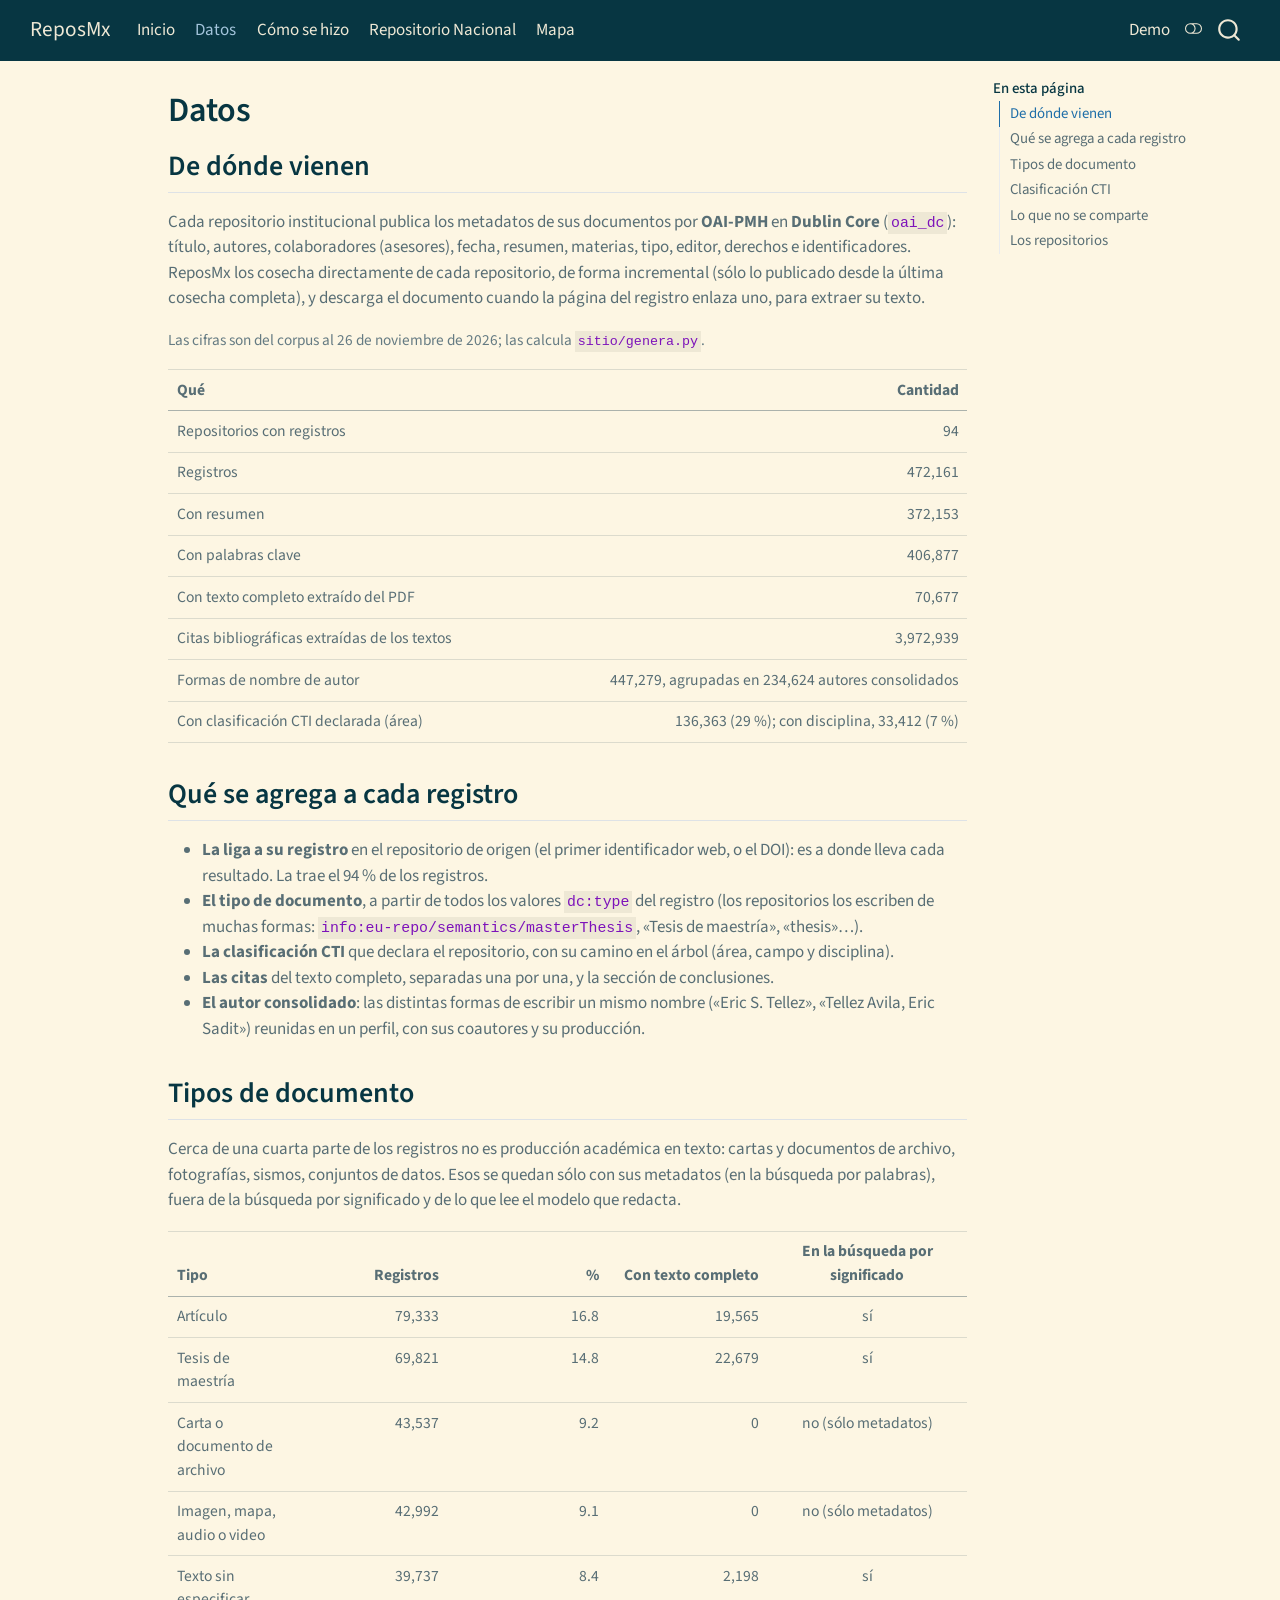
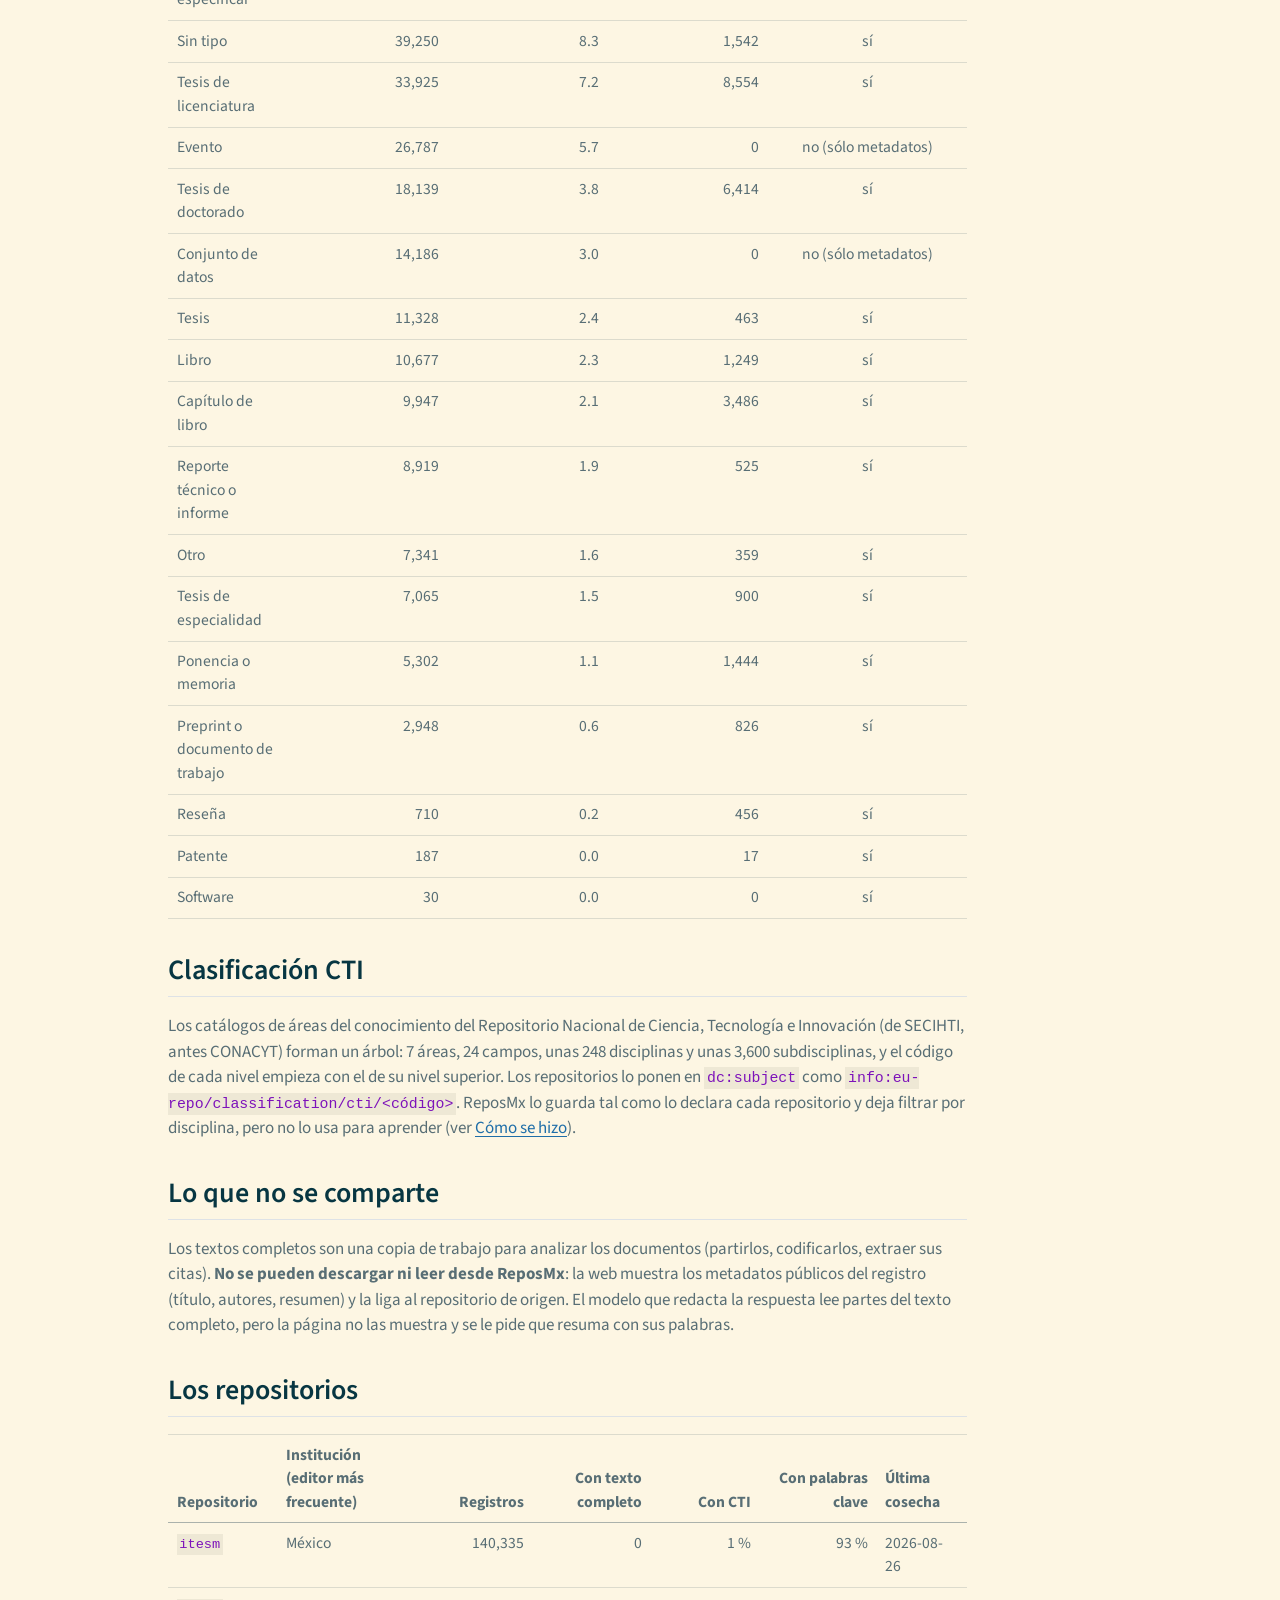
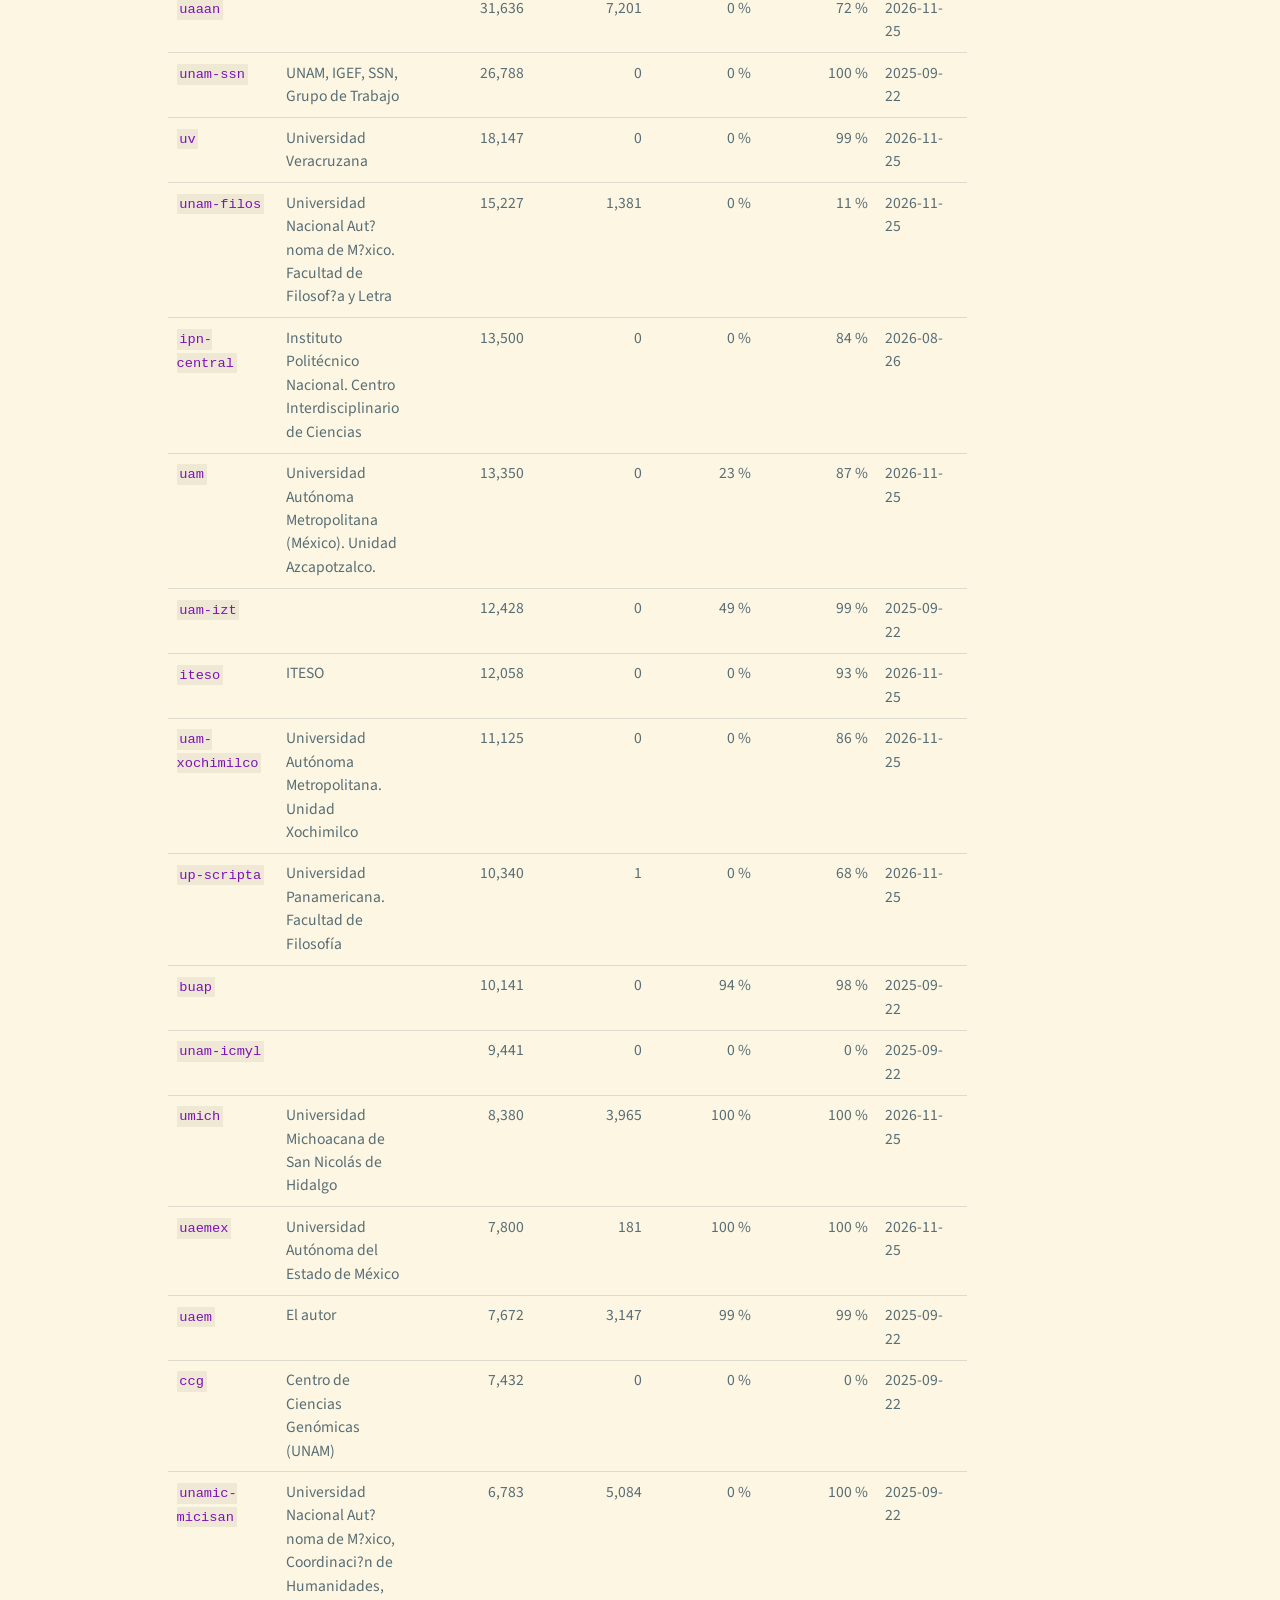
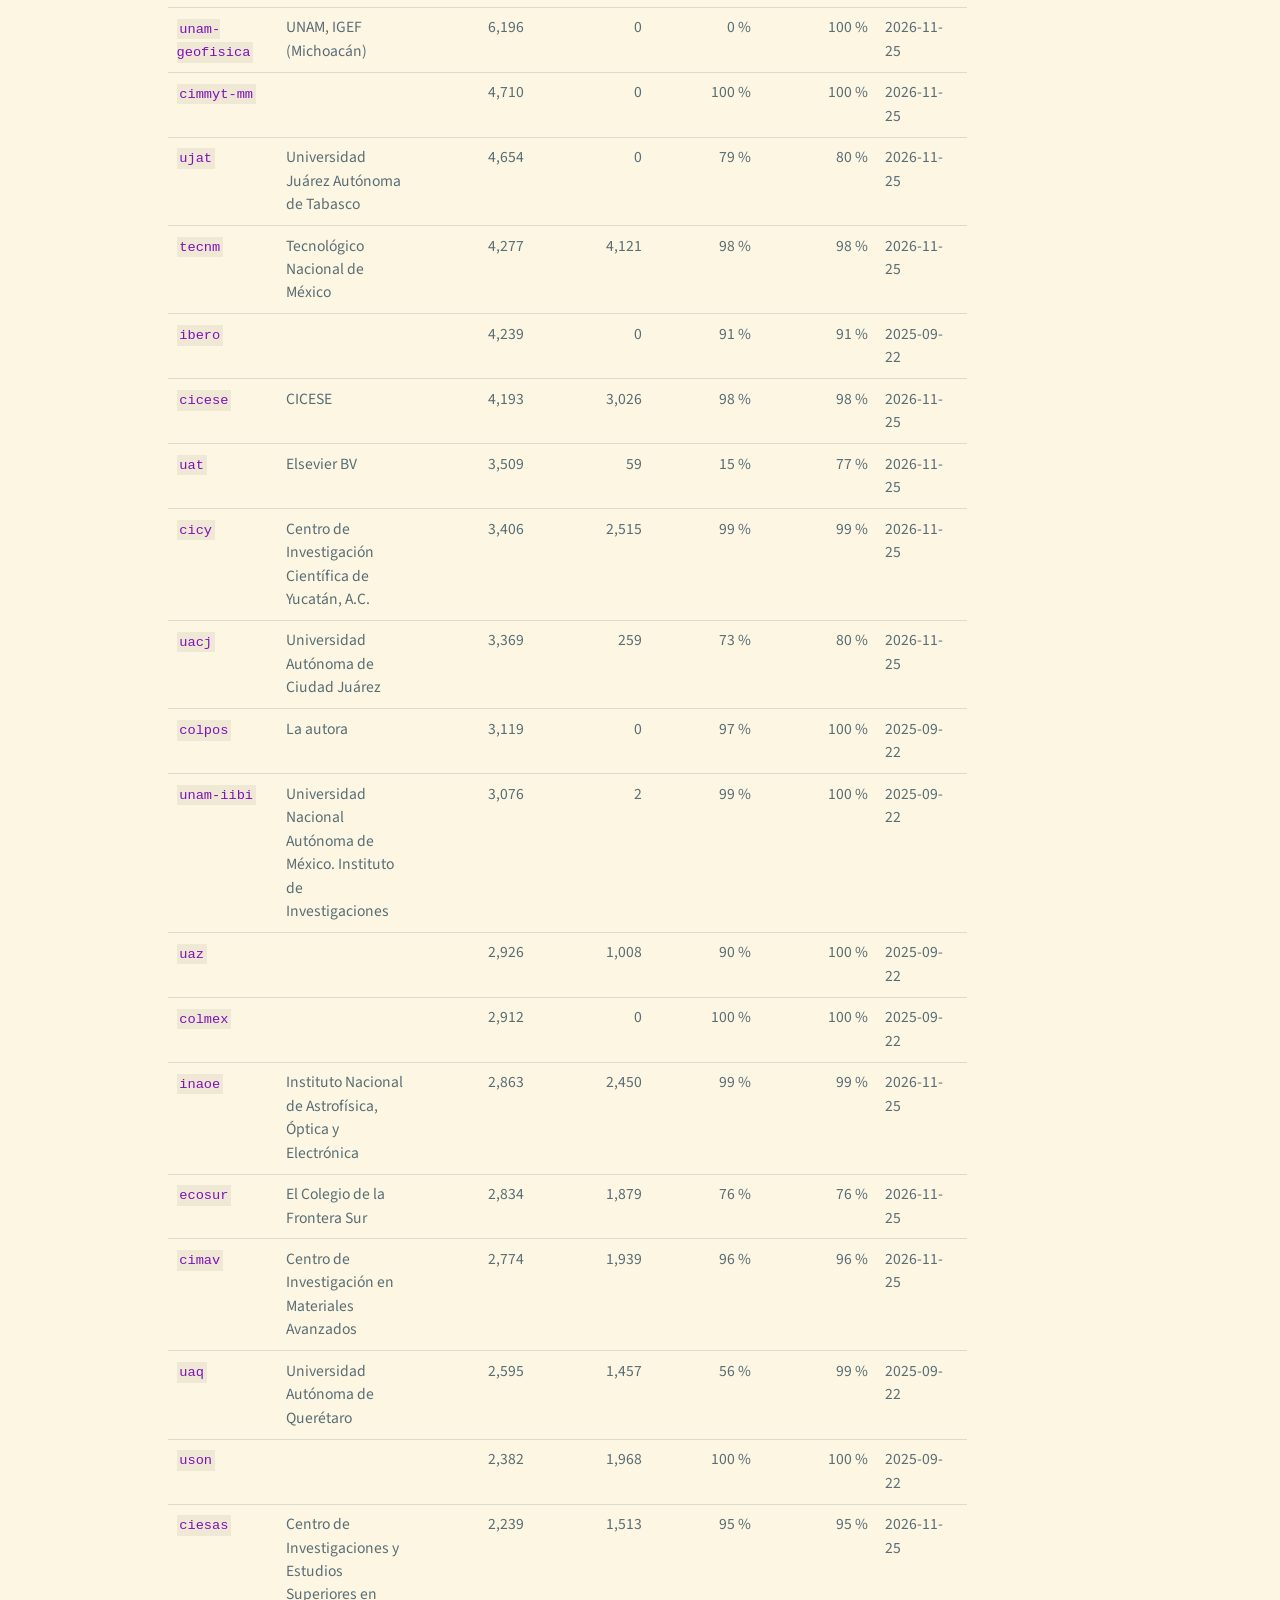
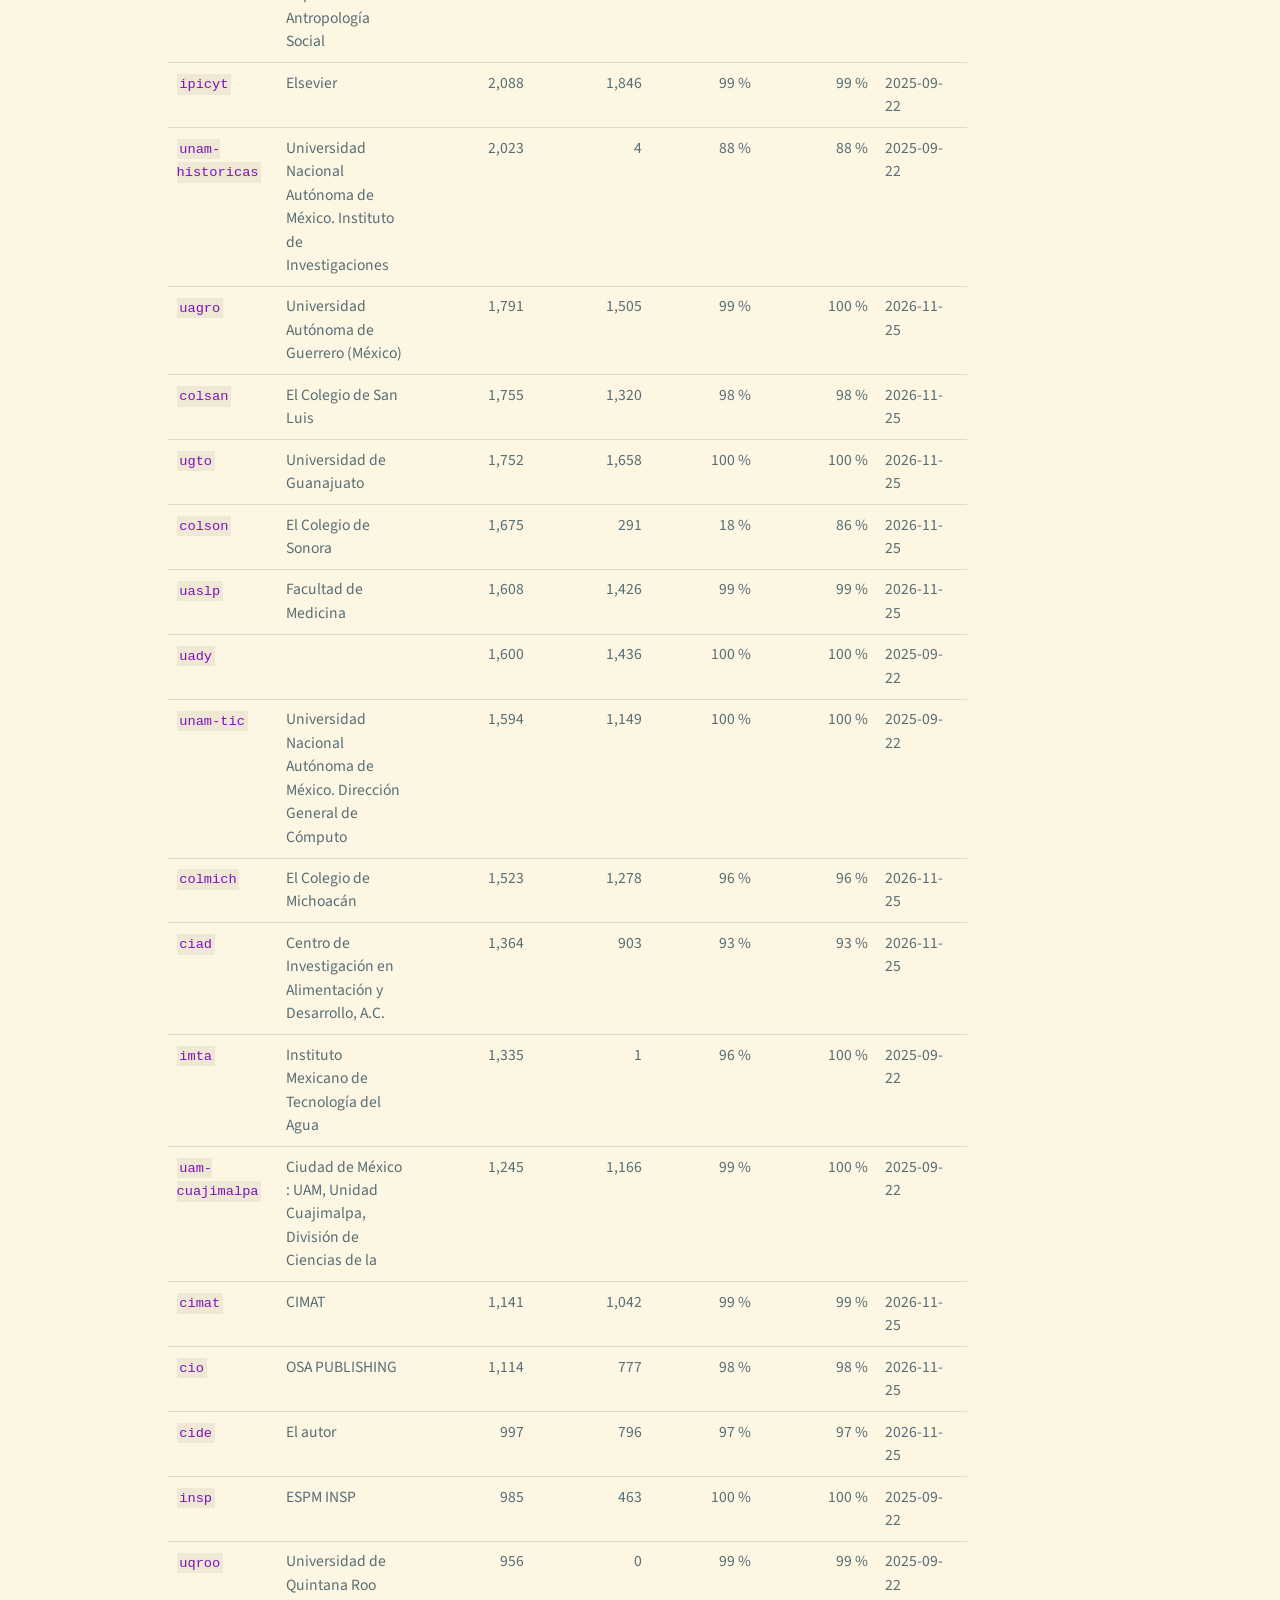
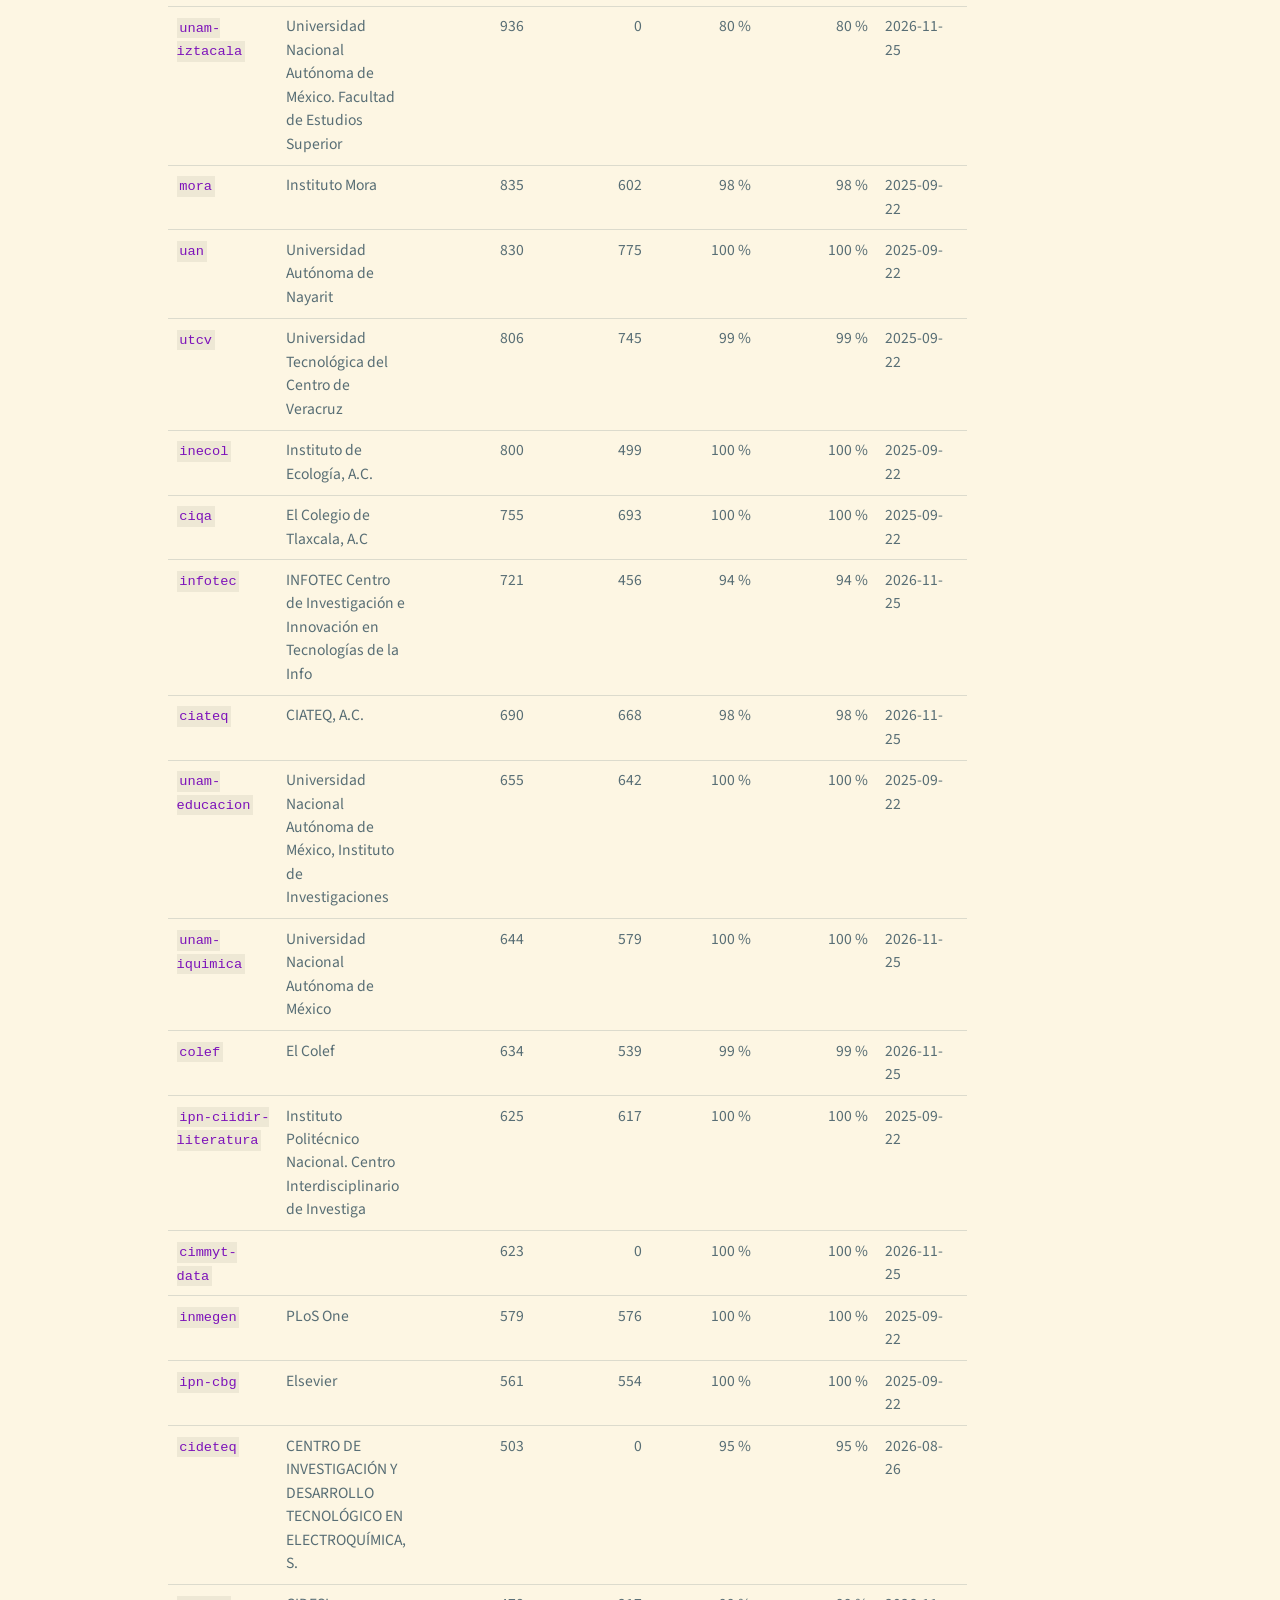
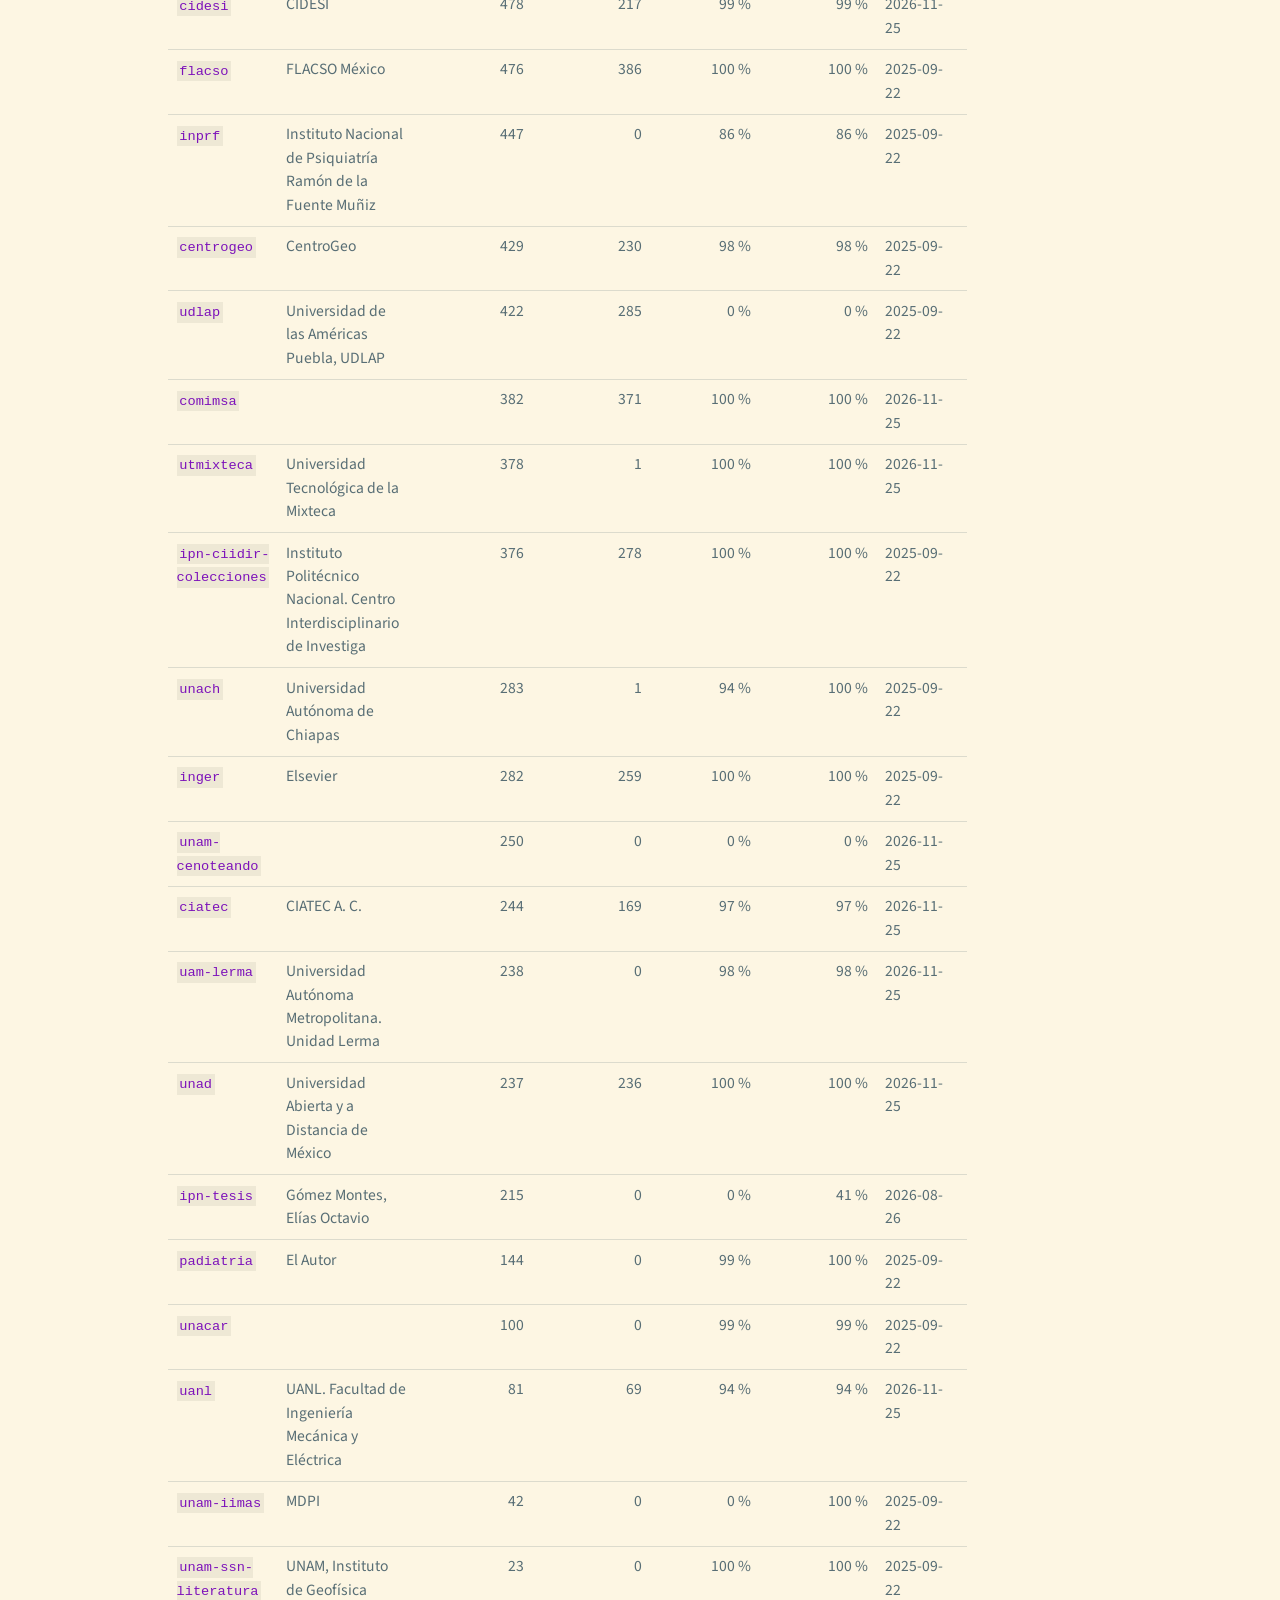
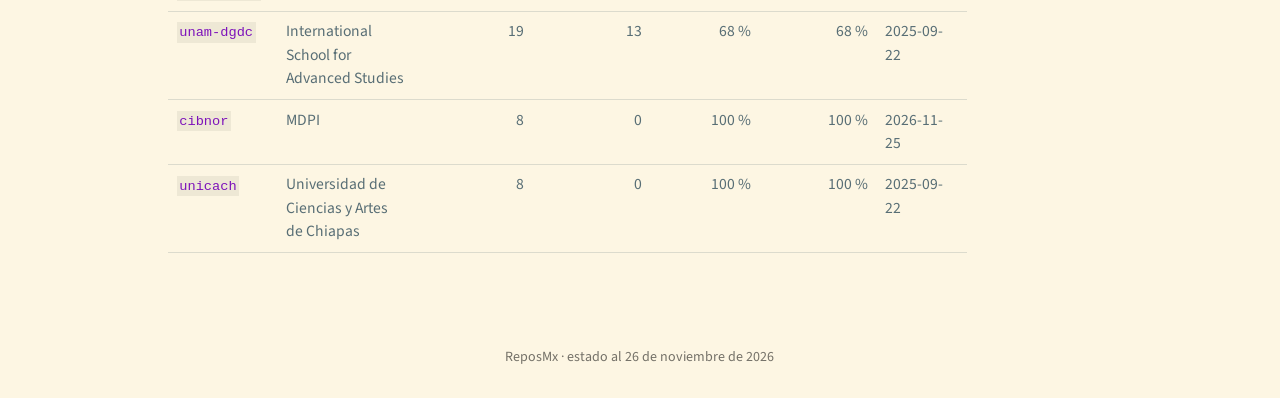
==== datos.html @ 7aa60703 "Primera versión del sitio" ====
<!DOCTYPE html>
<html xmlns="http://www.w3.org/1999/xhtml" lang="es" xml:lang="es"><head>

<meta charset="utf-8">
<meta name="generator" content="quarto-1.9.38">

<meta name="viewport" content="width=device-width, initial-scale=1.0, user-scalable=yes">


<title>Datos – ReposMx</title>
<style>
/* Default styles provided by pandoc.
** See https://pandoc.org/MANUAL.html#variables-for-html for config info.
*/
code{white-space: pre-wrap;}
span.smallcaps{font-variant: small-caps;}
div.columns{display: flex; gap: min(4vw, 1.5em);}
div.column{flex: auto; overflow-x: auto;}
div.hanging-indent{margin-left: 1.5em; text-indent: -1.5em;}
ul.task-list{list-style: none;}
ul.task-list li input[type="checkbox"] {
  width: 0.8em;
  margin: 0 0.8em 0.2em -1em; /* quarto-specific, see https://github.com/quarto-dev/quarto-cli/issues/4556 */ 
  vertical-align: middle;
}
</style>


<script src="site_libs/quarto-nav/quarto-nav.js"></script>
<script src="site_libs/quarto-nav/headroom.min.js"></script>
<script src="site_libs/clipboard/clipboard.min.js"></script>
<script src="site_libs/quarto-search/autocomplete.umd.js"></script>
<script src="site_libs/quarto-search/fuse.min.js"></script>
<script src="site_libs/quarto-search/quarto-search.js"></script>
<meta name="quarto:offset" content="./">
<script src="site_libs/quarto-html/quarto.js" type="module"></script>
<script src="site_libs/quarto-html/tabsets/tabsets.js" type="module"></script>
<script src="site_libs/quarto-html/popper.min.js"></script>
<script src="site_libs/quarto-html/tippy.umd.min.js"></script>
<script src="site_libs/quarto-html/anchor.min.js"></script>
<link href="site_libs/quarto-html/tippy.css" rel="stylesheet">
<link href="site_libs/quarto-html/quarto-syntax-highlighting-15634bcf2e68342d4ad2dfa704d543f6.css" rel="stylesheet" class="quarto-color-scheme" id="quarto-text-highlighting-styles">
<link href="site_libs/quarto-html/quarto-syntax-highlighting-dark-0a6b7249c26820e032cb0bd839ff02b1.css" rel="stylesheet" class="quarto-color-scheme quarto-color-alternate" id="quarto-text-highlighting-styles">
<link href="site_libs/quarto-html/quarto-syntax-highlighting-15634bcf2e68342d4ad2dfa704d543f6.css" rel="stylesheet" class="quarto-color-scheme-extra" id="quarto-text-highlighting-styles">
<script src="site_libs/bootstrap/bootstrap.min.js"></script>
<link href="site_libs/bootstrap/bootstrap-icons.css" rel="stylesheet">
<link href="site_libs/bootstrap/bootstrap-30e3431ae5cbac7a5cb1fd616ab7c00b.min.css" rel="stylesheet" append-hash="true" class="quarto-color-scheme" id="quarto-bootstrap" data-mode="light">
<link href="site_libs/bootstrap/bootstrap-dark-85dbe192ee8f6afe00700f0bc14ac85f.min.css" rel="stylesheet" append-hash="true" class="quarto-color-scheme quarto-color-alternate" id="quarto-bootstrap" data-mode="dark">
<link href="site_libs/bootstrap/bootstrap-30e3431ae5cbac7a5cb1fd616ab7c00b.min.css" rel="stylesheet" append-hash="true" class="quarto-color-scheme-extra" id="quarto-bootstrap" data-mode="light">
<script id="quarto-search-options" type="application/json">{
  "location": "navbar",
  "copy-button": false,
  "collapse-after": 3,
  "panel-placement": "end",
  "type": "overlay",
  "limit": 50,
  "keyboard-shortcut": [
    "f",
    "/",
    "s"
  ],
  "show-item-context": false,
  "language": {
    "search-no-results-text": "No se han encontrado resultados",
    "search-matching-documents-text": "documentos encontrados",
    "search-copy-link-title": "Copiar el enlace en la búsqueda",
    "search-hide-matches-text": "Ocultar resultados adicionales",
    "search-more-match-text": "resultado adicional en este documento",
    "search-more-matches-text": "resultados adicionales en este documento",
    "search-clear-button-title": "Borrar",
    "search-text-placeholder": "",
    "search-detached-cancel-button-title": "Cancelar",
    "search-submit-button-title": "Enviar",
    "search-label": "Buscar"
  }
}</script>


</head>

<body class="nav-fixed quarto-light"><script id="quarto-html-before-body" type="application/javascript">
    const toggleBodyColorMode = (bsSheetEl) => {
      const mode = bsSheetEl.getAttribute("data-mode");
      const bodyEl = window.document.querySelector("body");
      if (mode === "dark") {
        bodyEl.classList.add("quarto-dark");
        bodyEl.classList.remove("quarto-light");
      } else {
        bodyEl.classList.add("quarto-light");
        bodyEl.classList.remove("quarto-dark");
      }
    }
    const toggleBodyColorPrimary = () => {
      const bsSheetEl = window.document.querySelector("link#quarto-bootstrap:not([rel=disabled-stylesheet])");
      if (bsSheetEl) {
        toggleBodyColorMode(bsSheetEl);
      }
    }
    const setColorSchemeToggle = (alternate) => {
      const toggles = window.document.querySelectorAll('.quarto-color-scheme-toggle');
      for (let i=0; i < toggles.length; i++) {
        const toggle = toggles[i];
        if (toggle) {
          if (alternate) {
            toggle.classList.add("alternate");
          } else {
            toggle.classList.remove("alternate");
          }
        }
      }
    };
    const toggleColorMode = (alternate) => {
      // Switch the stylesheets
      const primaryStylesheets = window.document.querySelectorAll('link.quarto-color-scheme:not(.quarto-color-alternate)');
      const alternateStylesheets = window.document.querySelectorAll('link.quarto-color-scheme.quarto-color-alternate');
      manageTransitions('#quarto-margin-sidebar .nav-link', false);
      if (alternate) {
        // note: dark is layered on light, we don't disable primary!
        enableStylesheet(alternateStylesheets);
        for (const sheetNode of alternateStylesheets) {
          if (sheetNode.id === "quarto-bootstrap") {
            toggleBodyColorMode(sheetNode);
          }
        }
      } else {
        disableStylesheet(alternateStylesheets);
        enableStylesheet(primaryStylesheets)
        toggleBodyColorPrimary();
      }
      manageTransitions('#quarto-margin-sidebar .nav-link', true);
      // Switch the toggles
      setColorSchemeToggle(alternate)
      // Hack to workaround the fact that safari doesn't
      // properly recolor the scrollbar when toggling (#1455)
      if (navigator.userAgent.indexOf('Safari') > 0 && navigator.userAgent.indexOf('Chrome') == -1) {
        manageTransitions("body", false);
        window.scrollTo(0, 1);
        setTimeout(() => {
          window.scrollTo(0, 0);
          manageTransitions("body", true);
        }, 40);
      }
    }
    const disableStylesheet = (stylesheets) => {
      for (let i=0; i < stylesheets.length; i++) {
        const stylesheet = stylesheets[i];
        stylesheet.rel = 'disabled-stylesheet';
      }
    }
    const enableStylesheet = (stylesheets) => {
      for (let i=0; i < stylesheets.length; i++) {
        const stylesheet = stylesheets[i];
        if(stylesheet.rel !== 'stylesheet') { // for Chrome, which will still FOUC without this check
          stylesheet.rel = 'stylesheet';
        }
      }
    }
    const manageTransitions = (selector, allowTransitions) => {
      const els = window.document.querySelectorAll(selector);
      for (let i=0; i < els.length; i++) {
        const el = els[i];
        if (allowTransitions) {
          el.classList.remove('notransition');
        } else {
          el.classList.add('notransition');
        }
      }
    }
    const isFileUrl = () => {
      return window.location.protocol === 'file:';
    }
    const hasAlternateSentinel = () => {
      let styleSentinel = getColorSchemeSentinel();
      if (styleSentinel !== null) {
        return styleSentinel === "alternate";
      } else {
        return false;
      }
    }
    const setStyleSentinel = (alternate) => {
      const value = alternate ? "alternate" : "default";
      if (!isFileUrl()) {
        window.localStorage.setItem("quarto-color-scheme", value);
      } else {
        localAlternateSentinel = value;
      }
    }
    const getColorSchemeSentinel = () => {
      if (!isFileUrl()) {
        const storageValue = window.localStorage.getItem("quarto-color-scheme");
        return storageValue != null ? storageValue : localAlternateSentinel;
      } else {
        return localAlternateSentinel;
      }
    }
    const toggleGiscusIfUsed = (isAlternate, darkModeDefault) => {
      const baseTheme = document.querySelector('#giscus-base-theme')?.value ?? 'light';
      const alternateTheme = document.querySelector('#giscus-alt-theme')?.value ?? 'dark';
      let newTheme = '';
      if(authorPrefersDark) {
        newTheme = isAlternate ? baseTheme : alternateTheme;
      } else {
        newTheme = isAlternate ? alternateTheme : baseTheme;
      }
      const changeGiscusTheme = () => {
        // From: https://github.com/giscus/giscus/issues/336
        const sendMessage = (message) => {
          const iframe = document.querySelector('iframe.giscus-frame');
          if (!iframe) return;
          iframe.contentWindow.postMessage({ giscus: message }, 'https://giscus.app');
        }
        sendMessage({
          setConfig: {
            theme: newTheme
          }
        });
      }
      const isGiscussLoaded = window.document.querySelector('iframe.giscus-frame') !== null;
      if (isGiscussLoaded) {
        changeGiscusTheme();
      }
    };
    const authorPrefersDark = false;
    const darkModeDefault = authorPrefersDark;
      document.querySelector('link#quarto-text-highlighting-styles.quarto-color-scheme-extra').rel = 'disabled-stylesheet';
      document.querySelector('link#quarto-bootstrap.quarto-color-scheme-extra').rel = 'disabled-stylesheet';
    let localAlternateSentinel = darkModeDefault ? 'alternate' : 'default';
    // Dark / light mode switch
    window.quartoToggleColorScheme = () => {
      // Read the current dark / light value
      let toAlternate = !hasAlternateSentinel();
      toggleColorMode(toAlternate);
      setStyleSentinel(toAlternate);
      toggleGiscusIfUsed(toAlternate, darkModeDefault);
      window.dispatchEvent(new Event('resize'));
    };
    // Switch to dark mode if need be
    if (hasAlternateSentinel()) {
      toggleColorMode(true);
    } else {
      toggleColorMode(false);
    }
  </script>

<div id="quarto-search-results"></div>
  <header id="quarto-header" class="headroom fixed-top">
    <nav class="navbar navbar-expand-lg " data-bs-theme="dark">
      <div class="navbar-container container-fluid">
      <div class="navbar-brand-container mx-auto">
    <a class="navbar-brand" href="./index.html">
    <span class="navbar-title">ReposMx</span>
    </a>
  </div>
            <div id="quarto-search" class="" title="Buscar"></div>
          <button class="navbar-toggler" type="button" data-bs-toggle="collapse" data-bs-target="#navbarCollapse" aria-controls="navbarCollapse" role="menu" aria-expanded="false" aria-label="Navegación de palanca" onclick="if (window.quartoToggleHeadroom) { window.quartoToggleHeadroom(); }">
  <span class="navbar-toggler-icon"></span>
</button>
          <div class="collapse navbar-collapse" id="navbarCollapse">
            <ul class="navbar-nav navbar-nav-scroll me-auto">
  <li class="nav-item">
    <a class="nav-link" href="./index.html"> 
<span class="menu-text">Inicio</span></a>
  </li>  
  <li class="nav-item">
    <a class="nav-link active" href="./datos.html" aria-current="page"> 
<span class="menu-text">Datos</span></a>
  </li>  
  <li class="nav-item">
    <a class="nav-link" href="./metodo.html"> 
<span class="menu-text">Cómo se hizo</span></a>
  </li>  
  <li class="nav-item">
    <a class="nav-link" href="./repositorio-nacional.html"> 
<span class="menu-text">Repositorio Nacional</span></a>
  </li>  
  <li class="nav-item">
    <a class="nav-link" href="./mapa.html"> 
<span class="menu-text">Mapa</span></a>
  </li>  
</ul>
            <ul class="navbar-nav navbar-nav-scroll ms-auto">
  <li class="nav-item">
    <a class="nav-link" href="https://github.com/sadit/ReposMx/tree/master/web"> 
<span class="menu-text">Demo</span></a>
  </li>  
</ul>
          </div> <!-- /navcollapse -->
            <div class="quarto-navbar-tools">
  <a href="" class="quarto-color-scheme-toggle quarto-navigation-tool  px-1" onclick="window.quartoToggleColorScheme(); return false;" title="Alternar modo oscuro"><i class="bi"></i></a>
</div>
      </div> <!-- /container-fluid -->
    </nav>
</header>
<!-- content -->
<div id="quarto-content" class="quarto-container page-columns page-rows-contents page-layout-article page-navbar">
<!-- sidebar -->
<!-- margin-sidebar -->
    <div id="quarto-margin-sidebar" class="sidebar margin-sidebar">
        <nav id="TOC" role="doc-toc" class="toc-active">
    <h2 id="toc-title">En esta página</h2>
   
  <ul>
  <li><a href="#de-dónde-vienen" id="toc-de-dónde-vienen" class="nav-link active" data-scroll-target="#de-dónde-vienen">De dónde vienen</a></li>
  <li><a href="#qué-se-agrega-a-cada-registro" id="toc-qué-se-agrega-a-cada-registro" class="nav-link" data-scroll-target="#qué-se-agrega-a-cada-registro">Qué se agrega a cada registro</a></li>
  <li><a href="#tipos-de-documento" id="toc-tipos-de-documento" class="nav-link" data-scroll-target="#tipos-de-documento">Tipos de documento</a></li>
  <li><a href="#clasificación-cti" id="toc-clasificación-cti" class="nav-link" data-scroll-target="#clasificación-cti">Clasificación CTI</a></li>
  <li><a href="#lo-que-no-se-comparte" id="toc-lo-que-no-se-comparte" class="nav-link" data-scroll-target="#lo-que-no-se-comparte">Lo que no se comparte</a></li>
  <li><a href="#los-repositorios" id="toc-los-repositorios" class="nav-link" data-scroll-target="#los-repositorios">Los repositorios</a></li>
  </ul>
</nav>
    </div>
<!-- main -->
<main class="content" id="quarto-document-content">


<header id="title-block-header" class="quarto-title-block default">
<div class="quarto-title">
<h1 class="title">Datos</h1>
</div>



<div class="quarto-title-meta">

    
  
    
  </div>
  


</header>


<section id="de-dónde-vienen" class="level2">
<h2 class="anchored" data-anchor-id="de-dónde-vienen">De dónde vienen</h2>
<p>Cada repositorio institucional publica los metadatos de sus documentos por <strong>OAI-PMH</strong> en <strong>Dublin Core</strong> (<code>oai_dc</code>): título, autores, colaboradores (asesores), fecha, resumen, materias, tipo, editor, derechos e identificadores. ReposMx los cosecha directamente de cada repositorio, de forma incremental (sólo lo publicado desde la última cosecha completa), y descarga el documento cuando la página del registro enlaza uno, para extraer su texto.</p>
<p class="nota">Las cifras son del corpus al 26 de noviembre de 2026; las calcula <code>sitio/genera.py</code>.</p>
<table class="caption-top table">
<colgroup>
<col style="width: 42%">
<col style="width: 57%">
</colgroup>
<thead>
<tr class="header">
<th>Qué</th>
<th style="text-align: right;">Cantidad</th>
</tr>
</thead>
<tbody>
<tr class="odd">
<td>Repositorios con registros</td>
<td style="text-align: right;">94</td>
</tr>
<tr class="even">
<td>Registros</td>
<td style="text-align: right;">472,161</td>
</tr>
<tr class="odd">
<td>Con resumen</td>
<td style="text-align: right;">372,153</td>
</tr>
<tr class="even">
<td>Con palabras clave</td>
<td style="text-align: right;">406,877</td>
</tr>
<tr class="odd">
<td>Con texto completo extraído del PDF</td>
<td style="text-align: right;">70,677</td>
</tr>
<tr class="even">
<td>Citas bibliográficas extraídas de los textos</td>
<td style="text-align: right;">3,972,939</td>
</tr>
<tr class="odd">
<td>Formas de nombre de autor</td>
<td style="text-align: right;">447,279, agrupadas en 234,624 autores consolidados</td>
</tr>
<tr class="even">
<td>Con clasificación CTI declarada (área)</td>
<td style="text-align: right;">136,363 (29 %); con disciplina, 33,412 (7 %)</td>
</tr>
</tbody>
</table>
</section>
<section id="qué-se-agrega-a-cada-registro" class="level2">
<h2 class="anchored" data-anchor-id="qué-se-agrega-a-cada-registro">Qué se agrega a cada registro</h2>
<ul>
<li><strong>La liga a su registro</strong> en el repositorio de origen (el primer identificador web, o el DOI): es a donde lleva cada resultado. La trae el 94 % de los registros.</li>
<li><strong>El tipo de documento</strong>, a partir de todos los valores <code>dc:type</code> del registro (los repositorios los escriben de muchas formas: <code>info:eu-repo/semantics/masterThesis</code>, «Tesis de maestría», «thesis»…).</li>
<li><strong>La clasificación CTI</strong> que declara el repositorio, con su camino en el árbol (área, campo y disciplina).</li>
<li><strong>Las citas</strong> del texto completo, separadas una por una, y la sección de conclusiones.</li>
<li><strong>El autor consolidado</strong>: las distintas formas de escribir un mismo nombre («Eric S. Tellez», «Tellez Avila, Eric Sadit») reunidas en un perfil, con sus coautores y su producción.</li>
</ul>
</section>
<section id="tipos-de-documento" class="level2">
<h2 class="anchored" data-anchor-id="tipos-de-documento">Tipos de documento</h2>
<p>Cerca de una cuarta parte de los registros no es producción académica en texto: cartas y documentos de archivo, fotografías, sismos, conjuntos de datos. Esos se quedan sólo con sus metadatos (en la búsqueda por palabras), fuera de la búsqueda por significado y de lo que lee el modelo que redacta.</p>
<table class="caption-top table">
<colgroup>
<col style="width: 15%">
<col style="width: 20%">
<col style="width: 20%">
<col style="width: 20%">
<col style="width: 25%">
</colgroup>
<thead>
<tr class="header">
<th>Tipo</th>
<th style="text-align: right;">Registros</th>
<th style="text-align: right;">%</th>
<th style="text-align: right;">Con texto completo</th>
<th style="text-align: center;">En la búsqueda por significado</th>
</tr>
</thead>
<tbody>
<tr class="odd">
<td>Artículo</td>
<td style="text-align: right;">79,333</td>
<td style="text-align: right;">16.8</td>
<td style="text-align: right;">19,565</td>
<td style="text-align: center;">sí</td>
</tr>
<tr class="even">
<td>Tesis de maestría</td>
<td style="text-align: right;">69,821</td>
<td style="text-align: right;">14.8</td>
<td style="text-align: right;">22,679</td>
<td style="text-align: center;">sí</td>
</tr>
<tr class="odd">
<td>Carta o documento de archivo</td>
<td style="text-align: right;">43,537</td>
<td style="text-align: right;">9.2</td>
<td style="text-align: right;">0</td>
<td style="text-align: center;">no (sólo metadatos)</td>
</tr>
<tr class="even">
<td>Imagen, mapa, audio o video</td>
<td style="text-align: right;">42,992</td>
<td style="text-align: right;">9.1</td>
<td style="text-align: right;">0</td>
<td style="text-align: center;">no (sólo metadatos)</td>
</tr>
<tr class="odd">
<td>Texto sin especificar</td>
<td style="text-align: right;">39,737</td>
<td style="text-align: right;">8.4</td>
<td style="text-align: right;">2,198</td>
<td style="text-align: center;">sí</td>
</tr>
<tr class="even">
<td>Sin tipo</td>
<td style="text-align: right;">39,250</td>
<td style="text-align: right;">8.3</td>
<td style="text-align: right;">1,542</td>
<td style="text-align: center;">sí</td>
</tr>
<tr class="odd">
<td>Tesis de licenciatura</td>
<td style="text-align: right;">33,925</td>
<td style="text-align: right;">7.2</td>
<td style="text-align: right;">8,554</td>
<td style="text-align: center;">sí</td>
</tr>
<tr class="even">
<td>Evento</td>
<td style="text-align: right;">26,787</td>
<td style="text-align: right;">5.7</td>
<td style="text-align: right;">0</td>
<td style="text-align: center;">no (sólo metadatos)</td>
</tr>
<tr class="odd">
<td>Tesis de doctorado</td>
<td style="text-align: right;">18,139</td>
<td style="text-align: right;">3.8</td>
<td style="text-align: right;">6,414</td>
<td style="text-align: center;">sí</td>
</tr>
<tr class="even">
<td>Conjunto de datos</td>
<td style="text-align: right;">14,186</td>
<td style="text-align: right;">3.0</td>
<td style="text-align: right;">0</td>
<td style="text-align: center;">no (sólo metadatos)</td>
</tr>
<tr class="odd">
<td>Tesis</td>
<td style="text-align: right;">11,328</td>
<td style="text-align: right;">2.4</td>
<td style="text-align: right;">463</td>
<td style="text-align: center;">sí</td>
</tr>
<tr class="even">
<td>Libro</td>
<td style="text-align: right;">10,677</td>
<td style="text-align: right;">2.3</td>
<td style="text-align: right;">1,249</td>
<td style="text-align: center;">sí</td>
</tr>
<tr class="odd">
<td>Capítulo de libro</td>
<td style="text-align: right;">9,947</td>
<td style="text-align: right;">2.1</td>
<td style="text-align: right;">3,486</td>
<td style="text-align: center;">sí</td>
</tr>
<tr class="even">
<td>Reporte técnico o informe</td>
<td style="text-align: right;">8,919</td>
<td style="text-align: right;">1.9</td>
<td style="text-align: right;">525</td>
<td style="text-align: center;">sí</td>
</tr>
<tr class="odd">
<td>Otro</td>
<td style="text-align: right;">7,341</td>
<td style="text-align: right;">1.6</td>
<td style="text-align: right;">359</td>
<td style="text-align: center;">sí</td>
</tr>
<tr class="even">
<td>Tesis de especialidad</td>
<td style="text-align: right;">7,065</td>
<td style="text-align: right;">1.5</td>
<td style="text-align: right;">900</td>
<td style="text-align: center;">sí</td>
</tr>
<tr class="odd">
<td>Ponencia o memoria</td>
<td style="text-align: right;">5,302</td>
<td style="text-align: right;">1.1</td>
<td style="text-align: right;">1,444</td>
<td style="text-align: center;">sí</td>
</tr>
<tr class="even">
<td>Preprint o documento de trabajo</td>
<td style="text-align: right;">2,948</td>
<td style="text-align: right;">0.6</td>
<td style="text-align: right;">826</td>
<td style="text-align: center;">sí</td>
</tr>
<tr class="odd">
<td>Reseña</td>
<td style="text-align: right;">710</td>
<td style="text-align: right;">0.2</td>
<td style="text-align: right;">456</td>
<td style="text-align: center;">sí</td>
</tr>
<tr class="even">
<td>Patente</td>
<td style="text-align: right;">187</td>
<td style="text-align: right;">0.0</td>
<td style="text-align: right;">17</td>
<td style="text-align: center;">sí</td>
</tr>
<tr class="odd">
<td>Software</td>
<td style="text-align: right;">30</td>
<td style="text-align: right;">0.0</td>
<td style="text-align: right;">0</td>
<td style="text-align: center;">sí</td>
</tr>
</tbody>
</table>
</section>
<section id="clasificación-cti" class="level2">
<h2 class="anchored" data-anchor-id="clasificación-cti">Clasificación CTI</h2>
<p>Los catálogos de áreas del conocimiento del Repositorio Nacional de Ciencia, Tecnología e Innovación (de SECIHTI, antes CONACYT) forman un árbol: 7 áreas, 24 campos, unas 248 disciplinas y unas 3,600 subdisciplinas, y el código de cada nivel empieza con el de su nivel superior. Los repositorios lo ponen en <code>dc:subject</code> como <code>info:eu-repo/classification/cti/&lt;código&gt;</code>. ReposMx lo guarda tal como lo declara cada repositorio y deja filtrar por disciplina, pero no lo usa para aprender (ver <a href="./metodo.html#la-clasificación-cti-no-se-aprende">Cómo se hizo</a>).</p>
</section>
<section id="lo-que-no-se-comparte" class="level2">
<h2 class="anchored" data-anchor-id="lo-que-no-se-comparte">Lo que no se comparte</h2>
<p>Los textos completos son una copia de trabajo para analizar los documentos (partirlos, codificarlos, extraer sus citas). <strong>No se pueden descargar ni leer desde ReposMx</strong>: la web muestra los metadatos públicos del registro (título, autores, resumen) y la liga al repositorio de origen. El modelo que redacta la respuesta lee partes del texto completo, pero la página no las muestra y se le pide que resuma con sus palabras.</p>
</section>
<section id="los-repositorios" class="level2">
<h2 class="anchored" data-anchor-id="los-repositorios">Los repositorios</h2>
<table class="caption-top table">
<colgroup>
<col style="width: 12%">
<col style="width: 12%">
<col style="width: 16%">
<col style="width: 16%">
<col style="width: 16%">
<col style="width: 16%">
<col style="width: 12%">
</colgroup>
<thead>
<tr class="header">
<th>Repositorio</th>
<th>Institución (editor más frecuente)</th>
<th style="text-align: right;">Registros</th>
<th style="text-align: right;">Con texto completo</th>
<th style="text-align: right;">Con CTI</th>
<th style="text-align: right;">Con palabras clave</th>
<th>Última cosecha</th>
</tr>
</thead>
<tbody>
<tr class="odd">
<td><code>itesm</code></td>
<td>México</td>
<td style="text-align: right;">140,335</td>
<td style="text-align: right;">0</td>
<td style="text-align: right;">1 %</td>
<td style="text-align: right;">93 %</td>
<td>2026-08-26</td>
</tr>
<tr class="even">
<td><code>uaaan</code></td>
<td></td>
<td style="text-align: right;">31,636</td>
<td style="text-align: right;">7,201</td>
<td style="text-align: right;">0 %</td>
<td style="text-align: right;">72 %</td>
<td>2026-11-25</td>
</tr>
<tr class="odd">
<td><code>unam-ssn</code></td>
<td>UNAM, IGEF, SSN, Grupo de Trabajo</td>
<td style="text-align: right;">26,788</td>
<td style="text-align: right;">0</td>
<td style="text-align: right;">0 %</td>
<td style="text-align: right;">100 %</td>
<td>2025-09-22</td>
</tr>
<tr class="even">
<td><code>uv</code></td>
<td>Universidad Veracruzana</td>
<td style="text-align: right;">18,147</td>
<td style="text-align: right;">0</td>
<td style="text-align: right;">0 %</td>
<td style="text-align: right;">99 %</td>
<td>2026-11-25</td>
</tr>
<tr class="odd">
<td><code>unam-filos</code></td>
<td>Universidad Nacional Aut?noma de M?xico. Facultad de Filosof?a y Letra</td>
<td style="text-align: right;">15,227</td>
<td style="text-align: right;">1,381</td>
<td style="text-align: right;">0 %</td>
<td style="text-align: right;">11 %</td>
<td>2026-11-25</td>
</tr>
<tr class="even">
<td><code>ipn-central</code></td>
<td>Instituto Politécnico Nacional. Centro Interdisciplinario de Ciencias</td>
<td style="text-align: right;">13,500</td>
<td style="text-align: right;">0</td>
<td style="text-align: right;">0 %</td>
<td style="text-align: right;">84 %</td>
<td>2026-08-26</td>
</tr>
<tr class="odd">
<td><code>uam</code></td>
<td>Universidad Autónoma Metropolitana (México). Unidad Azcapotzalco.</td>
<td style="text-align: right;">13,350</td>
<td style="text-align: right;">0</td>
<td style="text-align: right;">23 %</td>
<td style="text-align: right;">87 %</td>
<td>2026-11-25</td>
</tr>
<tr class="even">
<td><code>uam-izt</code></td>
<td></td>
<td style="text-align: right;">12,428</td>
<td style="text-align: right;">0</td>
<td style="text-align: right;">49 %</td>
<td style="text-align: right;">99 %</td>
<td>2025-09-22</td>
</tr>
<tr class="odd">
<td><code>iteso</code></td>
<td>ITESO</td>
<td style="text-align: right;">12,058</td>
<td style="text-align: right;">0</td>
<td style="text-align: right;">0 %</td>
<td style="text-align: right;">93 %</td>
<td>2026-11-25</td>
</tr>
<tr class="even">
<td><code>uam-xochimilco</code></td>
<td>Universidad Autónoma Metropolitana. Unidad Xochimilco</td>
<td style="text-align: right;">11,125</td>
<td style="text-align: right;">0</td>
<td style="text-align: right;">0 %</td>
<td style="text-align: right;">86 %</td>
<td>2026-11-25</td>
</tr>
<tr class="odd">
<td><code>up-scripta</code></td>
<td>Universidad Panamericana. Facultad de Filosofía</td>
<td style="text-align: right;">10,340</td>
<td style="text-align: right;">1</td>
<td style="text-align: right;">0 %</td>
<td style="text-align: right;">68 %</td>
<td>2026-11-25</td>
</tr>
<tr class="even">
<td><code>buap</code></td>
<td></td>
<td style="text-align: right;">10,141</td>
<td style="text-align: right;">0</td>
<td style="text-align: right;">94 %</td>
<td style="text-align: right;">98 %</td>
<td>2025-09-22</td>
</tr>
<tr class="odd">
<td><code>unam-icmyl</code></td>
<td></td>
<td style="text-align: right;">9,441</td>
<td style="text-align: right;">0</td>
<td style="text-align: right;">0 %</td>
<td style="text-align: right;">0 %</td>
<td>2025-09-22</td>
</tr>
<tr class="even">
<td><code>umich</code></td>
<td>Universidad Michoacana de San Nicolás de Hidalgo</td>
<td style="text-align: right;">8,380</td>
<td style="text-align: right;">3,965</td>
<td style="text-align: right;">100 %</td>
<td style="text-align: right;">100 %</td>
<td>2026-11-25</td>
</tr>
<tr class="odd">
<td><code>uaemex</code></td>
<td>Universidad Autónoma del Estado de México</td>
<td style="text-align: right;">7,800</td>
<td style="text-align: right;">181</td>
<td style="text-align: right;">100 %</td>
<td style="text-align: right;">100 %</td>
<td>2026-11-25</td>
</tr>
<tr class="even">
<td><code>uaem</code></td>
<td>El autor</td>
<td style="text-align: right;">7,672</td>
<td style="text-align: right;">3,147</td>
<td style="text-align: right;">99 %</td>
<td style="text-align: right;">99 %</td>
<td>2025-09-22</td>
</tr>
<tr class="odd">
<td><code>ccg</code></td>
<td>Centro de Ciencias Genómicas (UNAM)</td>
<td style="text-align: right;">7,432</td>
<td style="text-align: right;">0</td>
<td style="text-align: right;">0 %</td>
<td style="text-align: right;">0 %</td>
<td>2025-09-22</td>
</tr>
<tr class="even">
<td><code>unamic-micisan</code></td>
<td>Universidad Nacional Aut?noma de M?xico, Coordinaci?n de Humanidades,</td>
<td style="text-align: right;">6,783</td>
<td style="text-align: right;">5,084</td>
<td style="text-align: right;">0 %</td>
<td style="text-align: right;">100 %</td>
<td>2025-09-22</td>
</tr>
<tr class="odd">
<td><code>unam-geofisica</code></td>
<td>UNAM, IGEF (Michoacán)</td>
<td style="text-align: right;">6,196</td>
<td style="text-align: right;">0</td>
<td style="text-align: right;">0 %</td>
<td style="text-align: right;">100 %</td>
<td>2026-11-25</td>
</tr>
<tr class="even">
<td><code>cimmyt-mm</code></td>
<td></td>
<td style="text-align: right;">4,710</td>
<td style="text-align: right;">0</td>
<td style="text-align: right;">100 %</td>
<td style="text-align: right;">100 %</td>
<td>2026-11-25</td>
</tr>
<tr class="odd">
<td><code>ujat</code></td>
<td>Universidad Juárez Autónoma de Tabasco</td>
<td style="text-align: right;">4,654</td>
<td style="text-align: right;">0</td>
<td style="text-align: right;">79 %</td>
<td style="text-align: right;">80 %</td>
<td>2026-11-25</td>
</tr>
<tr class="even">
<td><code>tecnm</code></td>
<td>Tecnológico Nacional de México</td>
<td style="text-align: right;">4,277</td>
<td style="text-align: right;">4,121</td>
<td style="text-align: right;">98 %</td>
<td style="text-align: right;">98 %</td>
<td>2026-11-25</td>
</tr>
<tr class="odd">
<td><code>ibero</code></td>
<td></td>
<td style="text-align: right;">4,239</td>
<td style="text-align: right;">0</td>
<td style="text-align: right;">91 %</td>
<td style="text-align: right;">91 %</td>
<td>2025-09-22</td>
</tr>
<tr class="even">
<td><code>cicese</code></td>
<td>CICESE</td>
<td style="text-align: right;">4,193</td>
<td style="text-align: right;">3,026</td>
<td style="text-align: right;">98 %</td>
<td style="text-align: right;">98 %</td>
<td>2026-11-25</td>
</tr>
<tr class="odd">
<td><code>uat</code></td>
<td>Elsevier BV</td>
<td style="text-align: right;">3,509</td>
<td style="text-align: right;">59</td>
<td style="text-align: right;">15 %</td>
<td style="text-align: right;">77 %</td>
<td>2026-11-25</td>
</tr>
<tr class="even">
<td><code>cicy</code></td>
<td>Centro de Investigación Científica de Yucatán, A.C.</td>
<td style="text-align: right;">3,406</td>
<td style="text-align: right;">2,515</td>
<td style="text-align: right;">99 %</td>
<td style="text-align: right;">99 %</td>
<td>2026-11-25</td>
</tr>
<tr class="odd">
<td><code>uacj</code></td>
<td>Universidad Autónoma de Ciudad Juárez</td>
<td style="text-align: right;">3,369</td>
<td style="text-align: right;">259</td>
<td style="text-align: right;">73 %</td>
<td style="text-align: right;">80 %</td>
<td>2026-11-25</td>
</tr>
<tr class="even">
<td><code>colpos</code></td>
<td>La autora</td>
<td style="text-align: right;">3,119</td>
<td style="text-align: right;">0</td>
<td style="text-align: right;">97 %</td>
<td style="text-align: right;">100 %</td>
<td>2025-09-22</td>
</tr>
<tr class="odd">
<td><code>unam-iibi</code></td>
<td>Universidad Nacional Autónoma de México. Instituto de Investigaciones</td>
<td style="text-align: right;">3,076</td>
<td style="text-align: right;">2</td>
<td style="text-align: right;">99 %</td>
<td style="text-align: right;">100 %</td>
<td>2025-09-22</td>
</tr>
<tr class="even">
<td><code>uaz</code></td>
<td></td>
<td style="text-align: right;">2,926</td>
<td style="text-align: right;">1,008</td>
<td style="text-align: right;">90 %</td>
<td style="text-align: right;">100 %</td>
<td>2025-09-22</td>
</tr>
<tr class="odd">
<td><code>colmex</code></td>
<td></td>
<td style="text-align: right;">2,912</td>
<td style="text-align: right;">0</td>
<td style="text-align: right;">100 %</td>
<td style="text-align: right;">100 %</td>
<td>2025-09-22</td>
</tr>
<tr class="even">
<td><code>inaoe</code></td>
<td>Instituto Nacional de Astrofísica, Óptica y Electrónica</td>
<td style="text-align: right;">2,863</td>
<td style="text-align: right;">2,450</td>
<td style="text-align: right;">99 %</td>
<td style="text-align: right;">99 %</td>
<td>2026-11-25</td>
</tr>
<tr class="odd">
<td><code>ecosur</code></td>
<td>El Colegio de la Frontera Sur</td>
<td style="text-align: right;">2,834</td>
<td style="text-align: right;">1,879</td>
<td style="text-align: right;">76 %</td>
<td style="text-align: right;">76 %</td>
<td>2026-11-25</td>
</tr>
<tr class="even">
<td><code>cimav</code></td>
<td>Centro de Investigación en Materiales Avanzados</td>
<td style="text-align: right;">2,774</td>
<td style="text-align: right;">1,939</td>
<td style="text-align: right;">96 %</td>
<td style="text-align: right;">96 %</td>
<td>2026-11-25</td>
</tr>
<tr class="odd">
<td><code>uaq</code></td>
<td>Universidad Autónoma de Querétaro</td>
<td style="text-align: right;">2,595</td>
<td style="text-align: right;">1,457</td>
<td style="text-align: right;">56 %</td>
<td style="text-align: right;">99 %</td>
<td>2025-09-22</td>
</tr>
<tr class="even">
<td><code>uson</code></td>
<td></td>
<td style="text-align: right;">2,382</td>
<td style="text-align: right;">1,968</td>
<td style="text-align: right;">100 %</td>
<td style="text-align: right;">100 %</td>
<td>2025-09-22</td>
</tr>
<tr class="odd">
<td><code>ciesas</code></td>
<td>Centro de Investigaciones y Estudios Superiores en Antropología Social</td>
<td style="text-align: right;">2,239</td>
<td style="text-align: right;">1,513</td>
<td style="text-align: right;">95 %</td>
<td style="text-align: right;">95 %</td>
<td>2026-11-25</td>
</tr>
<tr class="even">
<td><code>ipicyt</code></td>
<td>Elsevier</td>
<td style="text-align: right;">2,088</td>
<td style="text-align: right;">1,846</td>
<td style="text-align: right;">99 %</td>
<td style="text-align: right;">99 %</td>
<td>2025-09-22</td>
</tr>
<tr class="odd">
<td><code>unam-historicas</code></td>
<td>Universidad Nacional Autónoma de México. Instituto de Investigaciones</td>
<td style="text-align: right;">2,023</td>
<td style="text-align: right;">4</td>
<td style="text-align: right;">88 %</td>
<td style="text-align: right;">88 %</td>
<td>2025-09-22</td>
</tr>
<tr class="even">
<td><code>uagro</code></td>
<td>Universidad Autónoma de Guerrero (México)</td>
<td style="text-align: right;">1,791</td>
<td style="text-align: right;">1,505</td>
<td style="text-align: right;">99 %</td>
<td style="text-align: right;">100 %</td>
<td>2026-11-25</td>
</tr>
<tr class="odd">
<td><code>colsan</code></td>
<td>El Colegio de San Luis</td>
<td style="text-align: right;">1,755</td>
<td style="text-align: right;">1,320</td>
<td style="text-align: right;">98 %</td>
<td style="text-align: right;">98 %</td>
<td>2026-11-25</td>
</tr>
<tr class="even">
<td><code>ugto</code></td>
<td>Universidad de Guanajuato</td>
<td style="text-align: right;">1,752</td>
<td style="text-align: right;">1,658</td>
<td style="text-align: right;">100 %</td>
<td style="text-align: right;">100 %</td>
<td>2026-11-25</td>
</tr>
<tr class="odd">
<td><code>colson</code></td>
<td>El Colegio de Sonora</td>
<td style="text-align: right;">1,675</td>
<td style="text-align: right;">291</td>
<td style="text-align: right;">18 %</td>
<td style="text-align: right;">86 %</td>
<td>2026-11-25</td>
</tr>
<tr class="even">
<td><code>uaslp</code></td>
<td>Facultad de Medicina</td>
<td style="text-align: right;">1,608</td>
<td style="text-align: right;">1,426</td>
<td style="text-align: right;">99 %</td>
<td style="text-align: right;">99 %</td>
<td>2026-11-25</td>
</tr>
<tr class="odd">
<td><code>uady</code></td>
<td></td>
<td style="text-align: right;">1,600</td>
<td style="text-align: right;">1,436</td>
<td style="text-align: right;">100 %</td>
<td style="text-align: right;">100 %</td>
<td>2025-09-22</td>
</tr>
<tr class="even">
<td><code>unam-tic</code></td>
<td>Universidad Nacional Autónoma de México. Dirección General de Cómputo</td>
<td style="text-align: right;">1,594</td>
<td style="text-align: right;">1,149</td>
<td style="text-align: right;">100 %</td>
<td style="text-align: right;">100 %</td>
<td>2025-09-22</td>
</tr>
<tr class="odd">
<td><code>colmich</code></td>
<td>El Colegio de Michoacán</td>
<td style="text-align: right;">1,523</td>
<td style="text-align: right;">1,278</td>
<td style="text-align: right;">96 %</td>
<td style="text-align: right;">96 %</td>
<td>2026-11-25</td>
</tr>
<tr class="even">
<td><code>ciad</code></td>
<td>Centro de Investigación en Alimentación y Desarrollo, A.C.</td>
<td style="text-align: right;">1,364</td>
<td style="text-align: right;">903</td>
<td style="text-align: right;">93 %</td>
<td style="text-align: right;">93 %</td>
<td>2026-11-25</td>
</tr>
<tr class="odd">
<td><code>imta</code></td>
<td>Instituto Mexicano de Tecnología del Agua</td>
<td style="text-align: right;">1,335</td>
<td style="text-align: right;">1</td>
<td style="text-align: right;">96 %</td>
<td style="text-align: right;">100 %</td>
<td>2025-09-22</td>
</tr>
<tr class="even">
<td><code>uam-cuajimalpa</code></td>
<td>Ciudad de México : UAM, Unidad Cuajimalpa, División de Ciencias de la</td>
<td style="text-align: right;">1,245</td>
<td style="text-align: right;">1,166</td>
<td style="text-align: right;">99 %</td>
<td style="text-align: right;">100 %</td>
<td>2025-09-22</td>
</tr>
<tr class="odd">
<td><code>cimat</code></td>
<td>CIMAT</td>
<td style="text-align: right;">1,141</td>
<td style="text-align: right;">1,042</td>
<td style="text-align: right;">99 %</td>
<td style="text-align: right;">99 %</td>
<td>2026-11-25</td>
</tr>
<tr class="even">
<td><code>cio</code></td>
<td>OSA PUBLISHING</td>
<td style="text-align: right;">1,114</td>
<td style="text-align: right;">777</td>
<td style="text-align: right;">98 %</td>
<td style="text-align: right;">98 %</td>
<td>2026-11-25</td>
</tr>
<tr class="odd">
<td><code>cide</code></td>
<td>El autor</td>
<td style="text-align: right;">997</td>
<td style="text-align: right;">796</td>
<td style="text-align: right;">97 %</td>
<td style="text-align: right;">97 %</td>
<td>2026-11-25</td>
</tr>
<tr class="even">
<td><code>insp</code></td>
<td>ESPM INSP</td>
<td style="text-align: right;">985</td>
<td style="text-align: right;">463</td>
<td style="text-align: right;">100 %</td>
<td style="text-align: right;">100 %</td>
<td>2025-09-22</td>
</tr>
<tr class="odd">
<td><code>uqroo</code></td>
<td>Universidad de Quintana Roo</td>
<td style="text-align: right;">956</td>
<td style="text-align: right;">0</td>
<td style="text-align: right;">99 %</td>
<td style="text-align: right;">99 %</td>
<td>2025-09-22</td>
</tr>
<tr class="even">
<td><code>unam-iztacala</code></td>
<td>Universidad Nacional Autónoma de México. Facultad de Estudios Superior</td>
<td style="text-align: right;">936</td>
<td style="text-align: right;">0</td>
<td style="text-align: right;">80 %</td>
<td style="text-align: right;">80 %</td>
<td>2026-11-25</td>
</tr>
<tr class="odd">
<td><code>mora</code></td>
<td>Instituto Mora</td>
<td style="text-align: right;">835</td>
<td style="text-align: right;">602</td>
<td style="text-align: right;">98 %</td>
<td style="text-align: right;">98 %</td>
<td>2025-09-22</td>
</tr>
<tr class="even">
<td><code>uan</code></td>
<td>Universidad Autónoma de Nayarit</td>
<td style="text-align: right;">830</td>
<td style="text-align: right;">775</td>
<td style="text-align: right;">100 %</td>
<td style="text-align: right;">100 %</td>
<td>2025-09-22</td>
</tr>
<tr class="odd">
<td><code>utcv</code></td>
<td>Universidad Tecnológica del Centro de Veracruz</td>
<td style="text-align: right;">806</td>
<td style="text-align: right;">745</td>
<td style="text-align: right;">99 %</td>
<td style="text-align: right;">99 %</td>
<td>2025-09-22</td>
</tr>
<tr class="even">
<td><code>inecol</code></td>
<td>Instituto de Ecología, A.C.</td>
<td style="text-align: right;">800</td>
<td style="text-align: right;">499</td>
<td style="text-align: right;">100 %</td>
<td style="text-align: right;">100 %</td>
<td>2025-09-22</td>
</tr>
<tr class="odd">
<td><code>ciqa</code></td>
<td>El Colegio de Tlaxcala, A.C</td>
<td style="text-align: right;">755</td>
<td style="text-align: right;">693</td>
<td style="text-align: right;">100 %</td>
<td style="text-align: right;">100 %</td>
<td>2025-09-22</td>
</tr>
<tr class="even">
<td><code>infotec</code></td>
<td>INFOTEC Centro de Investigación e Innovación en Tecnologías de la Info</td>
<td style="text-align: right;">721</td>
<td style="text-align: right;">456</td>
<td style="text-align: right;">94 %</td>
<td style="text-align: right;">94 %</td>
<td>2026-11-25</td>
</tr>
<tr class="odd">
<td><code>ciateq</code></td>
<td>CIATEQ, A.C.</td>
<td style="text-align: right;">690</td>
<td style="text-align: right;">668</td>
<td style="text-align: right;">98 %</td>
<td style="text-align: right;">98 %</td>
<td>2026-11-25</td>
</tr>
<tr class="even">
<td><code>unam-educacion</code></td>
<td>Universidad Nacional Autónoma de México, Instituto de Investigaciones</td>
<td style="text-align: right;">655</td>
<td style="text-align: right;">642</td>
<td style="text-align: right;">100 %</td>
<td style="text-align: right;">100 %</td>
<td>2025-09-22</td>
</tr>
<tr class="odd">
<td><code>unam-iquimica</code></td>
<td>Universidad Nacional Autónoma de México</td>
<td style="text-align: right;">644</td>
<td style="text-align: right;">579</td>
<td style="text-align: right;">100 %</td>
<td style="text-align: right;">100 %</td>
<td>2026-11-25</td>
</tr>
<tr class="even">
<td><code>colef</code></td>
<td>El Colef</td>
<td style="text-align: right;">634</td>
<td style="text-align: right;">539</td>
<td style="text-align: right;">99 %</td>
<td style="text-align: right;">99 %</td>
<td>2026-11-25</td>
</tr>
<tr class="odd">
<td><code>ipn-ciidir-literatura</code></td>
<td>Instituto Politécnico Nacional. Centro Interdisciplinario de Investiga</td>
<td style="text-align: right;">625</td>
<td style="text-align: right;">617</td>
<td style="text-align: right;">100 %</td>
<td style="text-align: right;">100 %</td>
<td>2025-09-22</td>
</tr>
<tr class="even">
<td><code>cimmyt-data</code></td>
<td></td>
<td style="text-align: right;">623</td>
<td style="text-align: right;">0</td>
<td style="text-align: right;">100 %</td>
<td style="text-align: right;">100 %</td>
<td>2026-11-25</td>
</tr>
<tr class="odd">
<td><code>inmegen</code></td>
<td>PLoS One</td>
<td style="text-align: right;">579</td>
<td style="text-align: right;">576</td>
<td style="text-align: right;">100 %</td>
<td style="text-align: right;">100 %</td>
<td>2025-09-22</td>
</tr>
<tr class="even">
<td><code>ipn-cbg</code></td>
<td>Elsevier</td>
<td style="text-align: right;">561</td>
<td style="text-align: right;">554</td>
<td style="text-align: right;">100 %</td>
<td style="text-align: right;">100 %</td>
<td>2025-09-22</td>
</tr>
<tr class="odd">
<td><code>cideteq</code></td>
<td>CENTRO DE INVESTIGACIÓN Y DESARROLLO TECNOLÓGICO EN ELECTROQUÍMICA, S.</td>
<td style="text-align: right;">503</td>
<td style="text-align: right;">0</td>
<td style="text-align: right;">95 %</td>
<td style="text-align: right;">95 %</td>
<td>2026-08-26</td>
</tr>
<tr class="even">
<td><code>cidesi</code></td>
<td>CIDESI</td>
<td style="text-align: right;">478</td>
<td style="text-align: right;">217</td>
<td style="text-align: right;">99 %</td>
<td style="text-align: right;">99 %</td>
<td>2026-11-25</td>
</tr>
<tr class="odd">
<td><code>flacso</code></td>
<td>FLACSO México</td>
<td style="text-align: right;">476</td>
<td style="text-align: right;">386</td>
<td style="text-align: right;">100 %</td>
<td style="text-align: right;">100 %</td>
<td>2025-09-22</td>
</tr>
<tr class="even">
<td><code>inprf</code></td>
<td>Instituto Nacional de Psiquiatría Ramón de la Fuente Muñiz</td>
<td style="text-align: right;">447</td>
<td style="text-align: right;">0</td>
<td style="text-align: right;">86 %</td>
<td style="text-align: right;">86 %</td>
<td>2025-09-22</td>
</tr>
<tr class="odd">
<td><code>centrogeo</code></td>
<td>CentroGeo</td>
<td style="text-align: right;">429</td>
<td style="text-align: right;">230</td>
<td style="text-align: right;">98 %</td>
<td style="text-align: right;">98 %</td>
<td>2025-09-22</td>
</tr>
<tr class="even">
<td><code>udlap</code></td>
<td>Universidad de las Américas Puebla, UDLAP</td>
<td style="text-align: right;">422</td>
<td style="text-align: right;">285</td>
<td style="text-align: right;">0 %</td>
<td style="text-align: right;">0 %</td>
<td>2025-09-22</td>
</tr>
<tr class="odd">
<td><code>comimsa</code></td>
<td></td>
<td style="text-align: right;">382</td>
<td style="text-align: right;">371</td>
<td style="text-align: right;">100 %</td>
<td style="text-align: right;">100 %</td>
<td>2026-11-25</td>
</tr>
<tr class="even">
<td><code>utmixteca</code></td>
<td>Universidad Tecnológica de la Mixteca</td>
<td style="text-align: right;">378</td>
<td style="text-align: right;">1</td>
<td style="text-align: right;">100 %</td>
<td style="text-align: right;">100 %</td>
<td>2026-11-25</td>
</tr>
<tr class="odd">
<td><code>ipn-ciidir-colecciones</code></td>
<td>Instituto Politécnico Nacional. Centro Interdisciplinario de Investiga</td>
<td style="text-align: right;">376</td>
<td style="text-align: right;">278</td>
<td style="text-align: right;">100 %</td>
<td style="text-align: right;">100 %</td>
<td>2025-09-22</td>
</tr>
<tr class="even">
<td><code>unach</code></td>
<td>Universidad Autónoma de Chiapas</td>
<td style="text-align: right;">283</td>
<td style="text-align: right;">1</td>
<td style="text-align: right;">94 %</td>
<td style="text-align: right;">100 %</td>
<td>2025-09-22</td>
</tr>
<tr class="odd">
<td><code>inger</code></td>
<td>Elsevier</td>
<td style="text-align: right;">282</td>
<td style="text-align: right;">259</td>
<td style="text-align: right;">100 %</td>
<td style="text-align: right;">100 %</td>
<td>2025-09-22</td>
</tr>
<tr class="even">
<td><code>unam-cenoteando</code></td>
<td></td>
<td style="text-align: right;">250</td>
<td style="text-align: right;">0</td>
<td style="text-align: right;">0 %</td>
<td style="text-align: right;">0 %</td>
<td>2026-11-25</td>
</tr>
<tr class="odd">
<td><code>ciatec</code></td>
<td>CIATEC A. C.</td>
<td style="text-align: right;">244</td>
<td style="text-align: right;">169</td>
<td style="text-align: right;">97 %</td>
<td style="text-align: right;">97 %</td>
<td>2026-11-25</td>
</tr>
<tr class="even">
<td><code>uam-lerma</code></td>
<td>Universidad Autónoma Metropolitana. Unidad Lerma</td>
<td style="text-align: right;">238</td>
<td style="text-align: right;">0</td>
<td style="text-align: right;">98 %</td>
<td style="text-align: right;">98 %</td>
<td>2026-11-25</td>
</tr>
<tr class="odd">
<td><code>unad</code></td>
<td>Universidad Abierta y a Distancia de México</td>
<td style="text-align: right;">237</td>
<td style="text-align: right;">236</td>
<td style="text-align: right;">100 %</td>
<td style="text-align: right;">100 %</td>
<td>2026-11-25</td>
</tr>
<tr class="even">
<td><code>ipn-tesis</code></td>
<td>Gómez Montes, Elías Octavio</td>
<td style="text-align: right;">215</td>
<td style="text-align: right;">0</td>
<td style="text-align: right;">0 %</td>
<td style="text-align: right;">41 %</td>
<td>2026-08-26</td>
</tr>
<tr class="odd">
<td><code>padiatria</code></td>
<td>El Autor</td>
<td style="text-align: right;">144</td>
<td style="text-align: right;">0</td>
<td style="text-align: right;">99 %</td>
<td style="text-align: right;">100 %</td>
<td>2025-09-22</td>
</tr>
<tr class="even">
<td><code>unacar</code></td>
<td></td>
<td style="text-align: right;">100</td>
<td style="text-align: right;">0</td>
<td style="text-align: right;">99 %</td>
<td style="text-align: right;">99 %</td>
<td>2025-09-22</td>
</tr>
<tr class="odd">
<td><code>uanl</code></td>
<td>UANL. Facultad de Ingeniería Mecánica y Eléctrica</td>
<td style="text-align: right;">81</td>
<td style="text-align: right;">69</td>
<td style="text-align: right;">94 %</td>
<td style="text-align: right;">94 %</td>
<td>2026-11-25</td>
</tr>
<tr class="even">
<td><code>unam-iimas</code></td>
<td>MDPI</td>
<td style="text-align: right;">42</td>
<td style="text-align: right;">0</td>
<td style="text-align: right;">0 %</td>
<td style="text-align: right;">100 %</td>
<td>2025-09-22</td>
</tr>
<tr class="odd">
<td><code>unam-ssn-literatura</code></td>
<td>UNAM, Instituto de Geofísica</td>
<td style="text-align: right;">23</td>
<td style="text-align: right;">0</td>
<td style="text-align: right;">100 %</td>
<td style="text-align: right;">100 %</td>
<td>2025-09-22</td>
</tr>
<tr class="even">
<td><code>unam-dgdc</code></td>
<td>International School for Advanced Studies</td>
<td style="text-align: right;">19</td>
<td style="text-align: right;">13</td>
<td style="text-align: right;">68 %</td>
<td style="text-align: right;">68 %</td>
<td>2025-09-22</td>
</tr>
<tr class="odd">
<td><code>cibnor</code></td>
<td>MDPI</td>
<td style="text-align: right;">8</td>
<td style="text-align: right;">0</td>
<td style="text-align: right;">100 %</td>
<td style="text-align: right;">100 %</td>
<td>2026-11-25</td>
</tr>
<tr class="even">
<td><code>unicach</code></td>
<td>Universidad de Ciencias y Artes de Chiapas</td>
<td style="text-align: right;">8</td>
<td style="text-align: right;">0</td>
<td style="text-align: right;">100 %</td>
<td style="text-align: right;">100 %</td>
<td>2025-09-22</td>
</tr>
</tbody>
</table>


</section>

</main> <!-- /main -->
<script id="quarto-html-after-body" type="application/javascript">
  window.document.addEventListener("DOMContentLoaded", function (event) {
    // Ensure there is a toggle, if there isn't float one in the top right
    if (window.document.querySelector('.quarto-color-scheme-toggle') === null) {
      const a = window.document.createElement('a');
      a.classList.add('top-right');
      a.classList.add('quarto-color-scheme-toggle');
      a.href = "";
      a.onclick = function() { try { window.quartoToggleColorScheme(); } catch {} return false; };
      const i = window.document.createElement("i");
      i.classList.add('bi');
      a.appendChild(i);
      window.document.body.appendChild(a);
    }
    setColorSchemeToggle(hasAlternateSentinel())
    const icon = "";
    const anchorJS = new window.AnchorJS();
    anchorJS.options = {
      placement: 'right',
      icon: icon
    };
    anchorJS.add('.anchored');
    const isCodeAnnotation = (el) => {
      for (const clz of el.classList) {
        if (clz.startsWith('code-annotation-')) {                     
          return true;
        }
      }
      return false;
    }
    const onCopySuccess = function(e) {
      // button target
      const button = e.trigger;
      // don't keep focus
      button.blur();
      // flash "checked"
      button.classList.add('code-copy-button-checked');
      var currentTitle = button.getAttribute("title");
      button.setAttribute("title", "Copiado");
      let tooltip;
      if (window.bootstrap) {
        button.setAttribute("data-bs-toggle", "tooltip");
        button.setAttribute("data-bs-placement", "left");
        button.setAttribute("data-bs-title", "Copiado");
        tooltip = new bootstrap.Tooltip(button, 
          { trigger: "manual", 
            customClass: "code-copy-button-tooltip",
            offset: [0, -8]});
        tooltip.show();    
      }
      setTimeout(function() {
        if (tooltip) {
          tooltip.hide();
          button.removeAttribute("data-bs-title");
          button.removeAttribute("data-bs-toggle");
          button.removeAttribute("data-bs-placement");
        }
        button.setAttribute("title", currentTitle);
        button.classList.remove('code-copy-button-checked');
      }, 1000);
      // clear code selection
      e.clearSelection();
    }
    const getTextToCopy = function(trigger) {
      const outerScaffold = trigger.parentElement.cloneNode(true);
      const codeEl = outerScaffold.querySelector('code');
      for (const childEl of codeEl.children) {
        if (isCodeAnnotation(childEl)) {
          childEl.remove();
        }
      }
      return codeEl.innerText;
    }
    const clipboard = new window.ClipboardJS('.code-copy-button:not([data-in-quarto-modal])', {
      text: getTextToCopy
    });
    clipboard.on('success', onCopySuccess);
    if (window.document.getElementById('quarto-embedded-source-code-modal')) {
      const clipboardModal = new window.ClipboardJS('.code-copy-button[data-in-quarto-modal]', {
        text: getTextToCopy,
        container: window.document.getElementById('quarto-embedded-source-code-modal')
      });
      clipboardModal.on('success', onCopySuccess);
    }
      var localhostRegex = new RegExp(/^(?:http|https):\/\/localhost\:?[0-9]*\//);
      var mailtoRegex = new RegExp(/^mailto:/);
        var filterRegex = new RegExp("https:\/\/sadit\.github\.io\/ReposMx\/");
      var isInternal = (href) => {
          return filterRegex.test(href) || localhostRegex.test(href) || mailtoRegex.test(href);
      }
      // Inspect non-navigation links and adorn them if external
     var links = window.document.querySelectorAll('a[href]:not(.nav-link):not(.navbar-brand):not(.toc-action):not(.sidebar-link):not(.sidebar-item-toggle):not(.pagination-link):not(.no-external):not([aria-hidden]):not(.dropdown-item):not(.quarto-navigation-tool):not(.about-link)');
      for (var i=0; i<links.length; i++) {
        const link = links[i];
        if (!isInternal(link.href)) {
          // undo the damage that might have been done by quarto-nav.js in the case of
          // links that we want to consider external
          if (link.dataset.originalHref !== undefined) {
            link.href = link.dataset.originalHref;
          }
        }
      }
    function tippyHover(el, contentFn, onTriggerFn, onUntriggerFn) {
      const config = {
        allowHTML: true,
        maxWidth: 500,
        delay: 100,
        arrow: false,
        appendTo: function(el) {
            return el.parentElement;
        },
        interactive: true,
        interactiveBorder: 10,
        theme: 'quarto',
        placement: 'bottom-start',
      };
      if (contentFn) {
        config.content = contentFn;
      }
      if (onTriggerFn) {
        config.onTrigger = onTriggerFn;
      }
      if (onUntriggerFn) {
        config.onUntrigger = onUntriggerFn;
      }
      window.tippy(el, config); 
    }
    const noterefs = window.document.querySelectorAll('a[role="doc-noteref"]');
    for (var i=0; i<noterefs.length; i++) {
      const ref = noterefs[i];
      tippyHover(ref, function() {
        // use id or data attribute instead here
        let href = ref.getAttribute('data-footnote-href') || ref.getAttribute('href');
        try { href = new URL(href).hash; } catch {}
        const id = href.replace(/^#\/?/, "");
        const note = window.document.getElementById(id);
        if (note) {
          return note.innerHTML;
        } else {
          return "";
        }
      });
    }
    const xrefs = window.document.querySelectorAll('a.quarto-xref');
    const processXRef = (id, note) => {
      // Strip column container classes
      const stripColumnClz = (el) => {
        el.classList.remove("page-full", "page-columns");
        if (el.children) {
          for (const child of el.children) {
            stripColumnClz(child);
          }
        }
      }
      stripColumnClz(note)
      if (id === null || id.startsWith('sec-')) {
        // Special case sections, only their first couple elements
        const container = document.createElement("div");
        if (note.children && note.children.length > 2) {
          container.appendChild(note.children[0].cloneNode(true));
          for (let i = 1; i < note.children.length; i++) {
            const child = note.children[i];
            if (child.tagName === "P" && child.innerText === "") {
              continue;
            } else {
              container.appendChild(child.cloneNode(true));
              break;
            }
          }
          if (window.Quarto?.typesetMath) {
            window.Quarto.typesetMath(container);
          }
          return container.innerHTML
        } else {
          if (window.Quarto?.typesetMath) {
            window.Quarto.typesetMath(note);
          }
          return note.innerHTML;
        }
      } else {
        // Remove any anchor links if they are present
        const anchorLink = note.querySelector('a.anchorjs-link');
        if (anchorLink) {
          anchorLink.remove();
        }
        if (window.Quarto?.typesetMath) {
          window.Quarto.typesetMath(note);
        }
        if (note.classList.contains("callout")) {
          return note.outerHTML;
        } else {
          return note.innerHTML;
        }
      }
    }
    for (var i=0; i<xrefs.length; i++) {
      const xref = xrefs[i];
      tippyHover(xref, undefined, function(instance) {
        instance.disable();
        let url = xref.getAttribute('href');
        let hash = undefined; 
        if (url.startsWith('#')) {
          hash = url;
        } else {
          try { hash = new URL(url).hash; } catch {}
        }
        if (hash) {
          const id = hash.replace(/^#\/?/, "");
          const note = window.document.getElementById(id);
          if (note !== null) {
            try {
              const html = processXRef(id, note.cloneNode(true));
              instance.setContent(html);
            } finally {
              instance.enable();
              instance.show();
            }
          } else {
            // See if we can fetch this
            fetch(url.split('#')[0])
            .then(res => res.text())
            .then(html => {
              const parser = new DOMParser();
              const htmlDoc = parser.parseFromString(html, "text/html");
              const note = htmlDoc.getElementById(id);
              if (note !== null) {
                const html = processXRef(id, note);
                instance.setContent(html);
              } 
            }).finally(() => {
              instance.enable();
              instance.show();
            });
          }
        } else {
          // See if we can fetch a full url (with no hash to target)
          // This is a special case and we should probably do some content thinning / targeting
          fetch(url)
          .then(res => res.text())
          .then(html => {
            const parser = new DOMParser();
            const htmlDoc = parser.parseFromString(html, "text/html");
            const note = htmlDoc.querySelector('main.content');
            if (note !== null) {
              // This should only happen for chapter cross references
              // (since there is no id in the URL)
              // remove the first header
              if (note.children.length > 0 && note.children[0].tagName === "HEADER") {
                note.children[0].remove();
              }
              const html = processXRef(null, note);
              instance.setContent(html);
            } 
          }).finally(() => {
            instance.enable();
            instance.show();
          });
        }
      }, function(instance) {
      });
    }
        let selectedAnnoteEl;
        const selectorForAnnotation = ( cell, annotation) => {
          let cellAttr = 'data-code-cell="' + cell + '"';
          let lineAttr = 'data-code-annotation="' +  annotation + '"';
          const selector = 'span[' + cellAttr + '][' + lineAttr + ']';
          return selector;
        }
        const selectCodeLines = (annoteEl) => {
          const doc = window.document;
          const targetCell = annoteEl.getAttribute("data-target-cell");
          const targetAnnotation = annoteEl.getAttribute("data-target-annotation");
          const annoteSpan = window.document.querySelector(selectorForAnnotation(targetCell, targetAnnotation));
          const lines = annoteSpan.getAttribute("data-code-lines").split(",");
          const lineIds = lines.map((line) => {
            return targetCell + "-" + line;
          })
          let top = null;
          let height = null;
          let parent = null;
          if (lineIds.length > 0) {
              //compute the position of the single el (top and bottom and make a div)
              const el = window.document.getElementById(lineIds[0]);
              top = el.offsetTop;
              height = el.offsetHeight;
              parent = el.parentElement.parentElement;
            if (lineIds.length > 1) {
              const lastEl = window.document.getElementById(lineIds[lineIds.length - 1]);
              const bottom = lastEl.offsetTop + lastEl.offsetHeight;
              height = bottom - top;
            }
            if (top !== null && height !== null && parent !== null) {
              // cook up a div (if necessary) and position it 
              let div = window.document.getElementById("code-annotation-line-highlight");
              if (div === null) {
                div = window.document.createElement("div");
                div.setAttribute("id", "code-annotation-line-highlight");
                div.style.position = 'absolute';
                parent.appendChild(div);
              }
              div.style.top = top - 2 + "px";
              div.style.height = height + 4 + "px";
              div.style.left = 0;
              let gutterDiv = window.document.getElementById("code-annotation-line-highlight-gutter");
              if (gutterDiv === null) {
                gutterDiv = window.document.createElement("div");
                gutterDiv.setAttribute("id", "code-annotation-line-highlight-gutter");
                gutterDiv.style.position = 'absolute';
                const codeCell = window.document.getElementById(targetCell);
                const gutter = codeCell.querySelector('.code-annotation-gutter');
                gutter.appendChild(gutterDiv);
              }
              gutterDiv.style.top = top - 2 + "px";
              gutterDiv.style.height = height + 4 + "px";
            }
            selectedAnnoteEl = annoteEl;
          }
        };
        const unselectCodeLines = () => {
          const elementsIds = ["code-annotation-line-highlight", "code-annotation-line-highlight-gutter"];
          elementsIds.forEach((elId) => {
            const div = window.document.getElementById(elId);
            if (div) {
              div.remove();
            }
          });
          selectedAnnoteEl = undefined;
        };
          // Handle positioning of the toggle
      window.addEventListener(
        "resize",
        throttle(() => {
          elRect = undefined;
          if (selectedAnnoteEl) {
            selectCodeLines(selectedAnnoteEl);
          }
        }, 10)
      );
      function throttle(fn, ms) {
      let throttle = false;
      let timer;
        return (...args) => {
          if(!throttle) { // first call gets through
              fn.apply(this, args);
              throttle = true;
          } else { // all the others get throttled
              if(timer) clearTimeout(timer); // cancel #2
              timer = setTimeout(() => {
                fn.apply(this, args);
                timer = throttle = false;
              }, ms);
          }
        };
      }
        // Attach click handler to the DT
        const annoteDls = window.document.querySelectorAll('dt[data-target-cell]');
        for (const annoteDlNode of annoteDls) {
          annoteDlNode.addEventListener('click', (event) => {
            const clickedEl = event.target;
            if (clickedEl !== selectedAnnoteEl) {
              unselectCodeLines();
              const activeEl = window.document.querySelector('dt[data-target-cell].code-annotation-active');
              if (activeEl) {
                activeEl.classList.remove('code-annotation-active');
              }
              selectCodeLines(clickedEl);
              clickedEl.classList.add('code-annotation-active');
            } else {
              // Unselect the line
              unselectCodeLines();
              clickedEl.classList.remove('code-annotation-active');
            }
          });
        }
    const findCites = (el) => {
      const parentEl = el.parentElement;
      if (parentEl) {
        const cites = parentEl.dataset.cites;
        if (cites) {
          return {
            el,
            cites: cites.split(' ')
          };
        } else {
          return findCites(el.parentElement)
        }
      } else {
        return undefined;
      }
    };
    var bibliorefs = window.document.querySelectorAll('a[role="doc-biblioref"]');
    for (var i=0; i<bibliorefs.length; i++) {
      const ref = bibliorefs[i];
      const citeInfo = findCites(ref);
      if (citeInfo) {
        tippyHover(citeInfo.el, function() {
          var popup = window.document.createElement('div');
          citeInfo.cites.forEach(function(cite) {
            var citeDiv = window.document.createElement('div');
            citeDiv.classList.add('hanging-indent');
            citeDiv.classList.add('csl-entry');
            var biblioDiv = window.document.getElementById('ref-' + cite);
            if (biblioDiv) {
              citeDiv.innerHTML = biblioDiv.innerHTML;
            }
            popup.appendChild(citeDiv);
          });
          return popup.innerHTML;
        });
      }
    }
  });
  </script>
</div> <!-- /content -->
<footer class="footer">
  <div class="nav-footer">
    <div class="nav-footer-left">
      &nbsp;
    </div>   
    <div class="nav-footer-center">
<p>ReposMx · estado al 26 de noviembre de 2026</p>
</div>
    <div class="nav-footer-right">
      &nbsp;
    </div>
  </div>
</footer>




</body></html>
---- site_libs/quarto-html/tippy.css ----
.tippy-box[data-animation=fade][data-state=hidden]{opacity:0}[data-tippy-root]{max-width:calc(100vw - 10px)}.tippy-box{position:relative;background-color:#333;color:#fff;border-radius:4px;font-size:14px;line-height:1.4;white-space:normal;outline:0;transition-property:transform,visibility,opacity}.tippy-box[data-placement^=top]>.tippy-arrow{bottom:0}.tippy-box[data-placement^=top]>.tippy-arrow:before{bottom:-7px;left:0;border-width:8px 8px 0;border-top-color:initial;transform-origin:center top}.tippy-box[data-placement^=bottom]>.tippy-arrow{top:0}.tippy-box[data-placement^=bottom]>.tippy-arrow:before{top:-7px;left:0;border-width:0 8px 8px;border-bottom-color:initial;transform-origin:center bottom}.tippy-box[data-placement^=left]>.tippy-arrow{right:0}.tippy-box[data-placement^=left]>.tippy-arrow:before{border-width:8px 0 8px 8px;border-left-color:initial;right:-7px;transform-origin:center left}.tippy-box[data-placement^=right]>.tippy-arrow{left:0}.tippy-box[data-placement^=right]>.tippy-arrow:before{left:-7px;border-width:8px 8px 8px 0;border-right-color:initial;transform-origin:center right}.tippy-box[data-inertia][data-state=visible]{transition-timing-function:cubic-bezier(.54,1.5,.38,1.11)}.tippy-arrow{width:16px;height:16px;color:#333}.tippy-arrow:before{content:"";position:absolute;border-color:transparent;border-style:solid}.tippy-content{position:relative;padding:5px 9px;z-index:1}
---- site_libs/quarto-html/quarto-syntax-highlighting-15634bcf2e68342d4ad2dfa704d543f6.css ----
/* quarto syntax highlight colors */
:root {
  --quarto-hl-ot-color: #003B4F;
  --quarto-hl-at-color: #657422;
  --quarto-hl-ss-color: #20794D;
  --quarto-hl-an-color: #5E5E5E;
  --quarto-hl-fu-color: #4758AB;
  --quarto-hl-st-color: #20794D;
  --quarto-hl-cf-color: #003B4F;
  --quarto-hl-op-color: #5E5E5E;
  --quarto-hl-er-color: #AD0000;
  --quarto-hl-bn-color: #AD0000;
  --quarto-hl-al-color: #AD0000;
  --quarto-hl-va-color: #111111;
  --quarto-hl-bu-color: inherit;
  --quarto-hl-ex-color: inherit;
  --quarto-hl-pp-color: #AD0000;
  --quarto-hl-in-color: #5E5E5E;
  --quarto-hl-vs-color: #20794D;
  --quarto-hl-wa-color: #5E5E5E;
  --quarto-hl-do-color: #5E5E5E;
  --quarto-hl-im-color: #00769E;
  --quarto-hl-ch-color: #20794D;
  --quarto-hl-dt-color: #AD0000;
  --quarto-hl-fl-color: #AD0000;
  --quarto-hl-co-color: #5E5E5E;
  --quarto-hl-cv-color: #5E5E5E;
  --quarto-hl-cn-color: #8f5902;
  --quarto-hl-sc-color: #5E5E5E;
  --quarto-hl-dv-color: #AD0000;
  --quarto-hl-kw-color: #003B4F;
}

/* other quarto variables */
:root {
  --quarto-font-monospace: SFMono-Regular, Menlo, Monaco, Consolas, "Liberation Mono", "Courier New", monospace;
}

/* syntax highlight based on Pandoc's rules */
pre > code.sourceCode > span {
  color: #003B4F;
}

code.sourceCode > span {
  color: #003B4F;
}

div.sourceCode,
div.sourceCode pre.sourceCode {
  color: #003B4F;
}

/* Normal */
code span {
  color: #003B4F;
}

/* Alert */
code span.al {
  color: #AD0000;
  font-style: inherit;
}

/* Annotation */
code span.an {
  color: #5E5E5E;
  font-style: inherit;
}

/* Attribute */
code span.at {
  color: #657422;
  font-style: inherit;
}

/* BaseN */
code span.bn {
  color: #AD0000;
  font-style: inherit;
}

/* BuiltIn */
code span.bu {
  font-style: inherit;
}

/* ControlFlow */
code span.cf {
  color: #003B4F;
  font-weight: bold;
  font-style: inherit;
}

/* Char */
code span.ch {
  color: #20794D;
  font-style: inherit;
}

/* Constant */
code span.cn {
  color: #8f5902;
  font-style: inherit;
}

/* Comment */
code span.co {
  color: #5E5E5E;
  font-style: inherit;
}

/* CommentVar */
code span.cv {
  color: #5E5E5E;
  font-style: italic;
}

/* Documentation */
code span.do {
  color: #5E5E5E;
  font-style: italic;
}

/* DataType */
code span.dt {
  color: #AD0000;
  font-style: inherit;
}

/* DecVal */
code span.dv {
  color: #AD0000;
  font-style: inherit;
}

/* Error */
code span.er {
  color: #AD0000;
  font-style: inherit;
}

/* Extension */
code span.ex {
  font-style: inherit;
}

/* Float */
code span.fl {
  color: #AD0000;
  font-style: inherit;
}

/* Function */
code span.fu {
  color: #4758AB;
  font-style: inherit;
}

/* Import */
code span.im {
  color: #00769E;
  font-style: inherit;
}

/* Information */
code span.in {
  color: #5E5E5E;
  font-style: inherit;
}

/* Keyword */
code span.kw {
  color: #003B4F;
  font-weight: bold;
  font-style: inherit;
}

/* Operator */
code span.op {
  color: #5E5E5E;
  font-style: inherit;
}

/* Other */
code span.ot {
  color: #003B4F;
  font-style: inherit;
}

/* Preprocessor */
code span.pp {
  color: #AD0000;
  font-style: inherit;
}

/* SpecialChar */
code span.sc {
  color: #5E5E5E;
  font-style: inherit;
}

/* SpecialString */
code span.ss {
  color: #20794D;
  font-style: inherit;
}

/* String */
code span.st {
  color: #20794D;
  font-style: inherit;
}

/* Variable */
code span.va {
  color: #111111;
  font-style: inherit;
}

/* VerbatimString */
code span.vs {
  color: #20794D;
  font-style: inherit;
}

/* Warning */
code span.wa {
  color: #5E5E5E;
  font-style: italic;
}

.prevent-inlining {
  content: "</";
}

/*# sourceMappingURL=f23921c56f73e400b49028c9186a1aa0.css.map */
---- site_libs/quarto-html/quarto-syntax-highlighting-dark-0a6b7249c26820e032cb0bd839ff02b1.css ----
/* quarto syntax highlight colors */
:root {
  --quarto-hl-al-color: #f07178;
  --quarto-hl-an-color: #d4d0ab;
  --quarto-hl-at-color: #00e0e0;
  --quarto-hl-bn-color: #d4d0ab;
  --quarto-hl-bu-color: #abe338;
  --quarto-hl-ch-color: #abe338;
  --quarto-hl-co-color: #f8f8f2;
  --quarto-hl-cv-color: #ffd700;
  --quarto-hl-cn-color: #ffd700;
  --quarto-hl-cf-color: #ffa07a;
  --quarto-hl-dt-color: #ffa07a;
  --quarto-hl-dv-color: #d4d0ab;
  --quarto-hl-do-color: #f8f8f2;
  --quarto-hl-er-color: #f07178;
  --quarto-hl-ex-color: #00e0e0;
  --quarto-hl-fl-color: #d4d0ab;
  --quarto-hl-fu-color: #ffa07a;
  --quarto-hl-im-color: #abe338;
  --quarto-hl-in-color: #d4d0ab;
  --quarto-hl-kw-color: #ffa07a;
  --quarto-hl-op-color: #ffa07a;
  --quarto-hl-ot-color: #00e0e0;
  --quarto-hl-pp-color: #dcc6e0;
  --quarto-hl-re-color: #00e0e0;
  --quarto-hl-sc-color: #abe338;
  --quarto-hl-ss-color: #abe338;
  --quarto-hl-st-color: #abe338;
  --quarto-hl-va-color: #00e0e0;
  --quarto-hl-vs-color: #abe338;
  --quarto-hl-wa-color: #dcc6e0;
}

/* other quarto variables */
:root {
  --quarto-font-monospace: SFMono-Regular, Menlo, Monaco, Consolas, "Liberation Mono", "Courier New", monospace;
}

/* syntax highlight based on Pandoc's rules */
pre > code.sourceCode > span {
  color: #f8f8f2;
}

code.sourceCode > span {
  color: #f8f8f2;
}

div.sourceCode,
div.sourceCode pre.sourceCode {
  color: #f8f8f2;
}

/* Normal */
code span {
  color: #f8f8f2;
}

/* Alert */
code span.al {
  color: #f07178;
}

/* Annotation */
code span.an {
  color: #d4d0ab;
}

/* Attribute */
code span.at {
  color: #00e0e0;
}

/* BaseN */
code span.bn {
  color: #d4d0ab;
}

/* BuiltIn */
code span.bu {
  color: #abe338;
}

/* ControlFlow */
code span.cf {
  font-weight: bold;
  color: #ffa07a;
}

/* Char */
code span.ch {
  color: #abe338;
}

/* Constant */
code span.cn {
  color: #ffd700;
}

/* Comment */
code span.co {
  font-style: italic;
  color: #f8f8f2;
}

/* CommentVar */
code span.cv {
  color: #ffd700;
}

/* Documentation */
code span.do {
  color: #f8f8f2;
}

/* DataType */
code span.dt {
  color: #ffa07a;
}

/* DecVal */
code span.dv {
  color: #d4d0ab;
}

/* Error */
code span.er {
  color: #f07178;
  text-decoration: underline;
}

/* Extension */
code span.ex {
  font-weight: bold;
  color: #00e0e0;
}

/* Float */
code span.fl {
  color: #d4d0ab;
}

/* Function */
code span.fu {
  color: #ffa07a;
}

/* Import */
code span.im {
  color: #abe338;
}

/* Information */
code span.in {
  color: #d4d0ab;
}

/* Keyword */
code span.kw {
  font-weight: bold;
  color: #ffa07a;
}

/* Operator */
code span.op {
  color: #ffa07a;
}

/* Other */
code span.ot {
  color: #00e0e0;
}

/* Preprocessor */
code span.pp {
  color: #dcc6e0;
}

/* RegionMarker */
code span.re {
  background-color: #f8f8f2;
  color: #00e0e0;
}

/* SpecialChar */
code span.sc {
  color: #abe338;
}

/* SpecialString */
code span.ss {
  color: #abe338;
}

/* String */
code span.st {
  color: #abe338;
}

/* Variable */
code span.va {
  color: #00e0e0;
}

/* VerbatimString */
code span.vs {
  color: #abe338;
}

/* Warning */
code span.wa {
  color: #dcc6e0;
}

.prevent-inlining {
  content: "</";
}

/*# sourceMappingURL=175367c052bafc98bd680af3479823f0.css.map */
---- site_libs/quarto-html/quarto-syntax-highlighting-15634bcf2e68342d4ad2dfa704d543f6.css ----
/* quarto syntax highlight colors */
:root {
  --quarto-hl-ot-color: #003B4F;
  --quarto-hl-at-color: #657422;
  --quarto-hl-ss-color: #20794D;
  --quarto-hl-an-color: #5E5E5E;
  --quarto-hl-fu-color: #4758AB;
  --quarto-hl-st-color: #20794D;
  --quarto-hl-cf-color: #003B4F;
  --quarto-hl-op-color: #5E5E5E;
  --quarto-hl-er-color: #AD0000;
  --quarto-hl-bn-color: #AD0000;
  --quarto-hl-al-color: #AD0000;
  --quarto-hl-va-color: #111111;
  --quarto-hl-bu-color: inherit;
  --quarto-hl-ex-color: inherit;
  --quarto-hl-pp-color: #AD0000;
  --quarto-hl-in-color: #5E5E5E;
  --quarto-hl-vs-color: #20794D;
  --quarto-hl-wa-color: #5E5E5E;
  --quarto-hl-do-color: #5E5E5E;
  --quarto-hl-im-color: #00769E;
  --quarto-hl-ch-color: #20794D;
  --quarto-hl-dt-color: #AD0000;
  --quarto-hl-fl-color: #AD0000;
  --quarto-hl-co-color: #5E5E5E;
  --quarto-hl-cv-color: #5E5E5E;
  --quarto-hl-cn-color: #8f5902;
  --quarto-hl-sc-color: #5E5E5E;
  --quarto-hl-dv-color: #AD0000;
  --quarto-hl-kw-color: #003B4F;
}

/* other quarto variables */
:root {
  --quarto-font-monospace: SFMono-Regular, Menlo, Monaco, Consolas, "Liberation Mono", "Courier New", monospace;
}

/* syntax highlight based on Pandoc's rules */
pre > code.sourceCode > span {
  color: #003B4F;
}

code.sourceCode > span {
  color: #003B4F;
}

div.sourceCode,
div.sourceCode pre.sourceCode {
  color: #003B4F;
}

/* Normal */
code span {
  color: #003B4F;
}

/* Alert */
code span.al {
  color: #AD0000;
  font-style: inherit;
}

/* Annotation */
code span.an {
  color: #5E5E5E;
  font-style: inherit;
}

/* Attribute */
code span.at {
  color: #657422;
  font-style: inherit;
}

/* BaseN */
code span.bn {
  color: #AD0000;
  font-style: inherit;
}

/* BuiltIn */
code span.bu {
  font-style: inherit;
}

/* ControlFlow */
code span.cf {
  color: #003B4F;
  font-weight: bold;
  font-style: inherit;
}

/* Char */
code span.ch {
  color: #20794D;
  font-style: inherit;
}

/* Constant */
code span.cn {
  color: #8f5902;
  font-style: inherit;
}

/* Comment */
code span.co {
  color: #5E5E5E;
  font-style: inherit;
}

/* CommentVar */
code span.cv {
  color: #5E5E5E;
  font-style: italic;
}

/* Documentation */
code span.do {
  color: #5E5E5E;
  font-style: italic;
}

/* DataType */
code span.dt {
  color: #AD0000;
  font-style: inherit;
}

/* DecVal */
code span.dv {
  color: #AD0000;
  font-style: inherit;
}

/* Error */
code span.er {
  color: #AD0000;
  font-style: inherit;
}

/* Extension */
code span.ex {
  font-style: inherit;
}

/* Float */
code span.fl {
  color: #AD0000;
  font-style: inherit;
}

/* Function */
code span.fu {
  color: #4758AB;
  font-style: inherit;
}

/* Import */
code span.im {
  color: #00769E;
  font-style: inherit;
}

/* Information */
code span.in {
  color: #5E5E5E;
  font-style: inherit;
}

/* Keyword */
code span.kw {
  color: #003B4F;
  font-weight: bold;
  font-style: inherit;
}

/* Operator */
code span.op {
  color: #5E5E5E;
  font-style: inherit;
}

/* Other */
code span.ot {
  color: #003B4F;
  font-style: inherit;
}

/* Preprocessor */
code span.pp {
  color: #AD0000;
  font-style: inherit;
}

/* SpecialChar */
code span.sc {
  color: #5E5E5E;
  font-style: inherit;
}

/* SpecialString */
code span.ss {
  color: #20794D;
  font-style: inherit;
}

/* String */
code span.st {
  color: #20794D;
  font-style: inherit;
}

/* Variable */
code span.va {
  color: #111111;
  font-style: inherit;
}

/* VerbatimString */
code span.vs {
  color: #20794D;
  font-style: inherit;
}

/* Warning */
code span.wa {
  color: #5E5E5E;
  font-style: italic;
}

.prevent-inlining {
  content: "</";
}

/*# sourceMappingURL=f23921c56f73e400b49028c9186a1aa0.css.map */
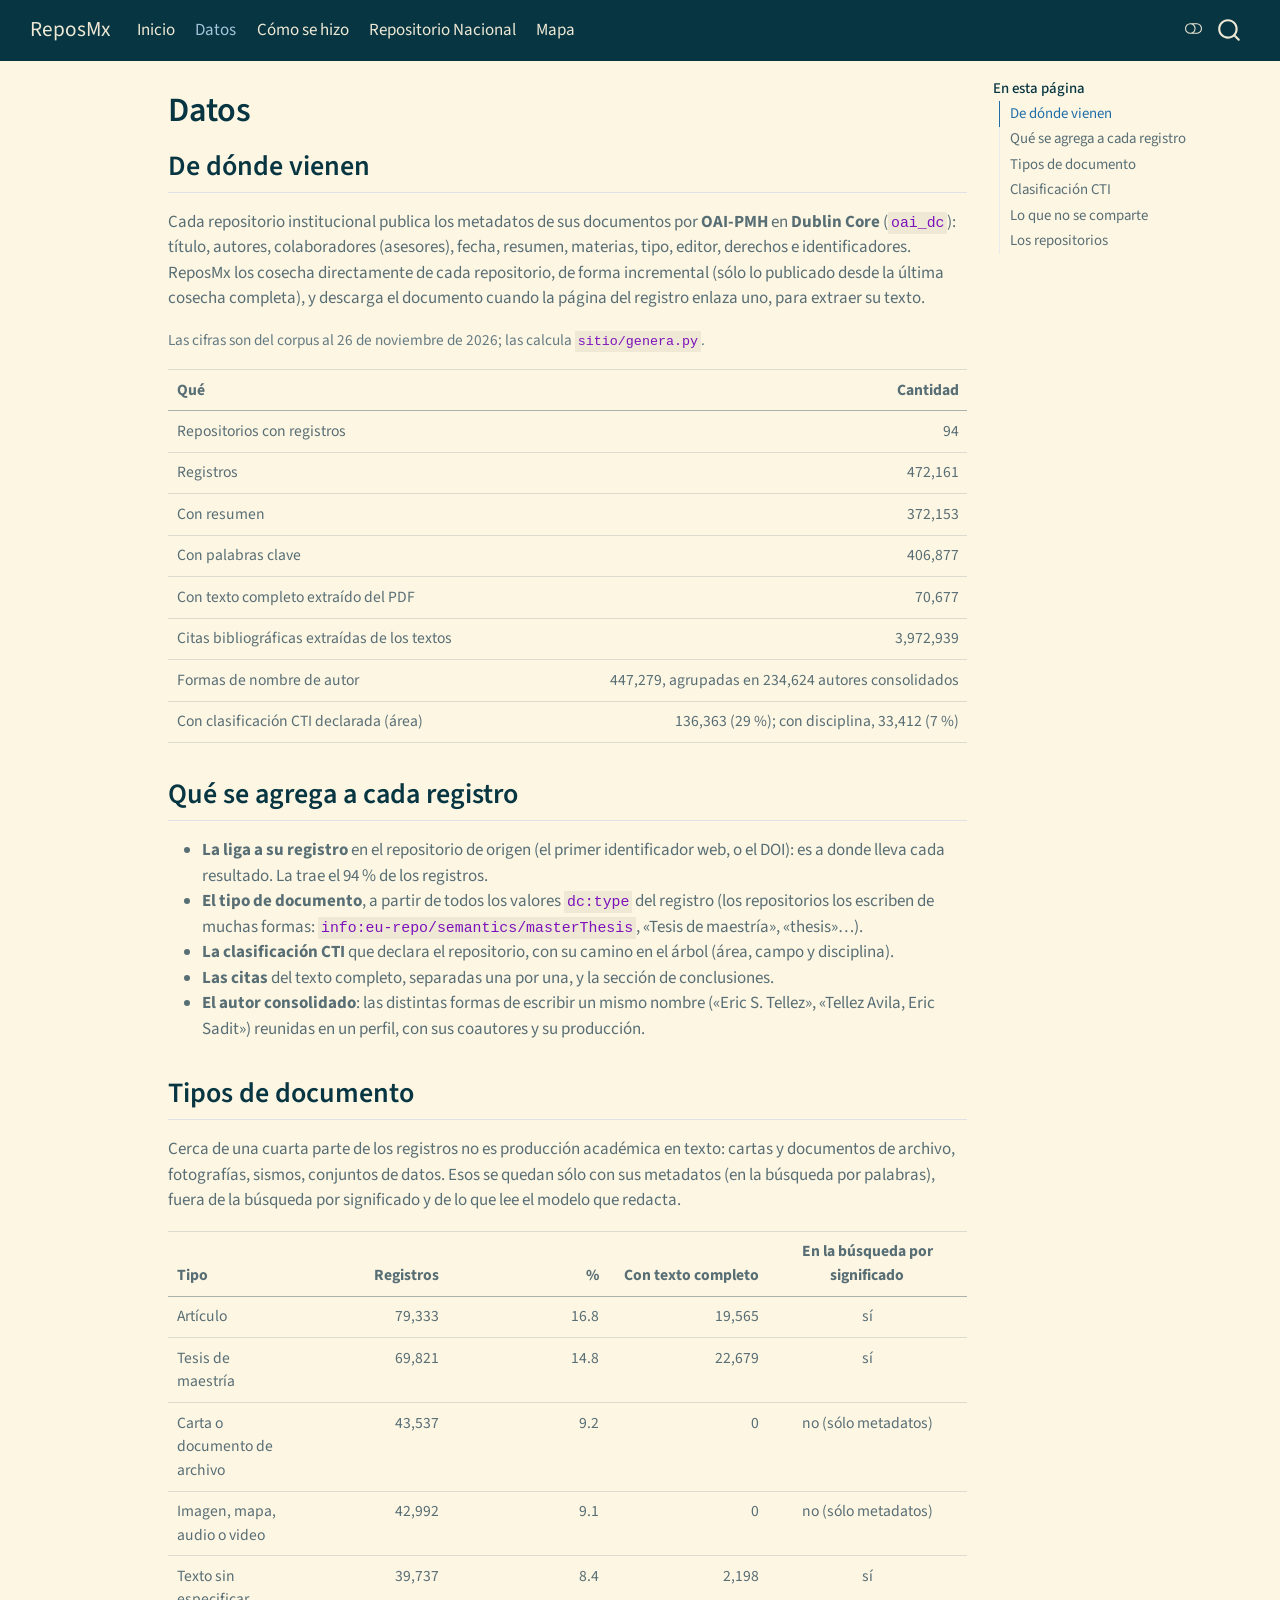
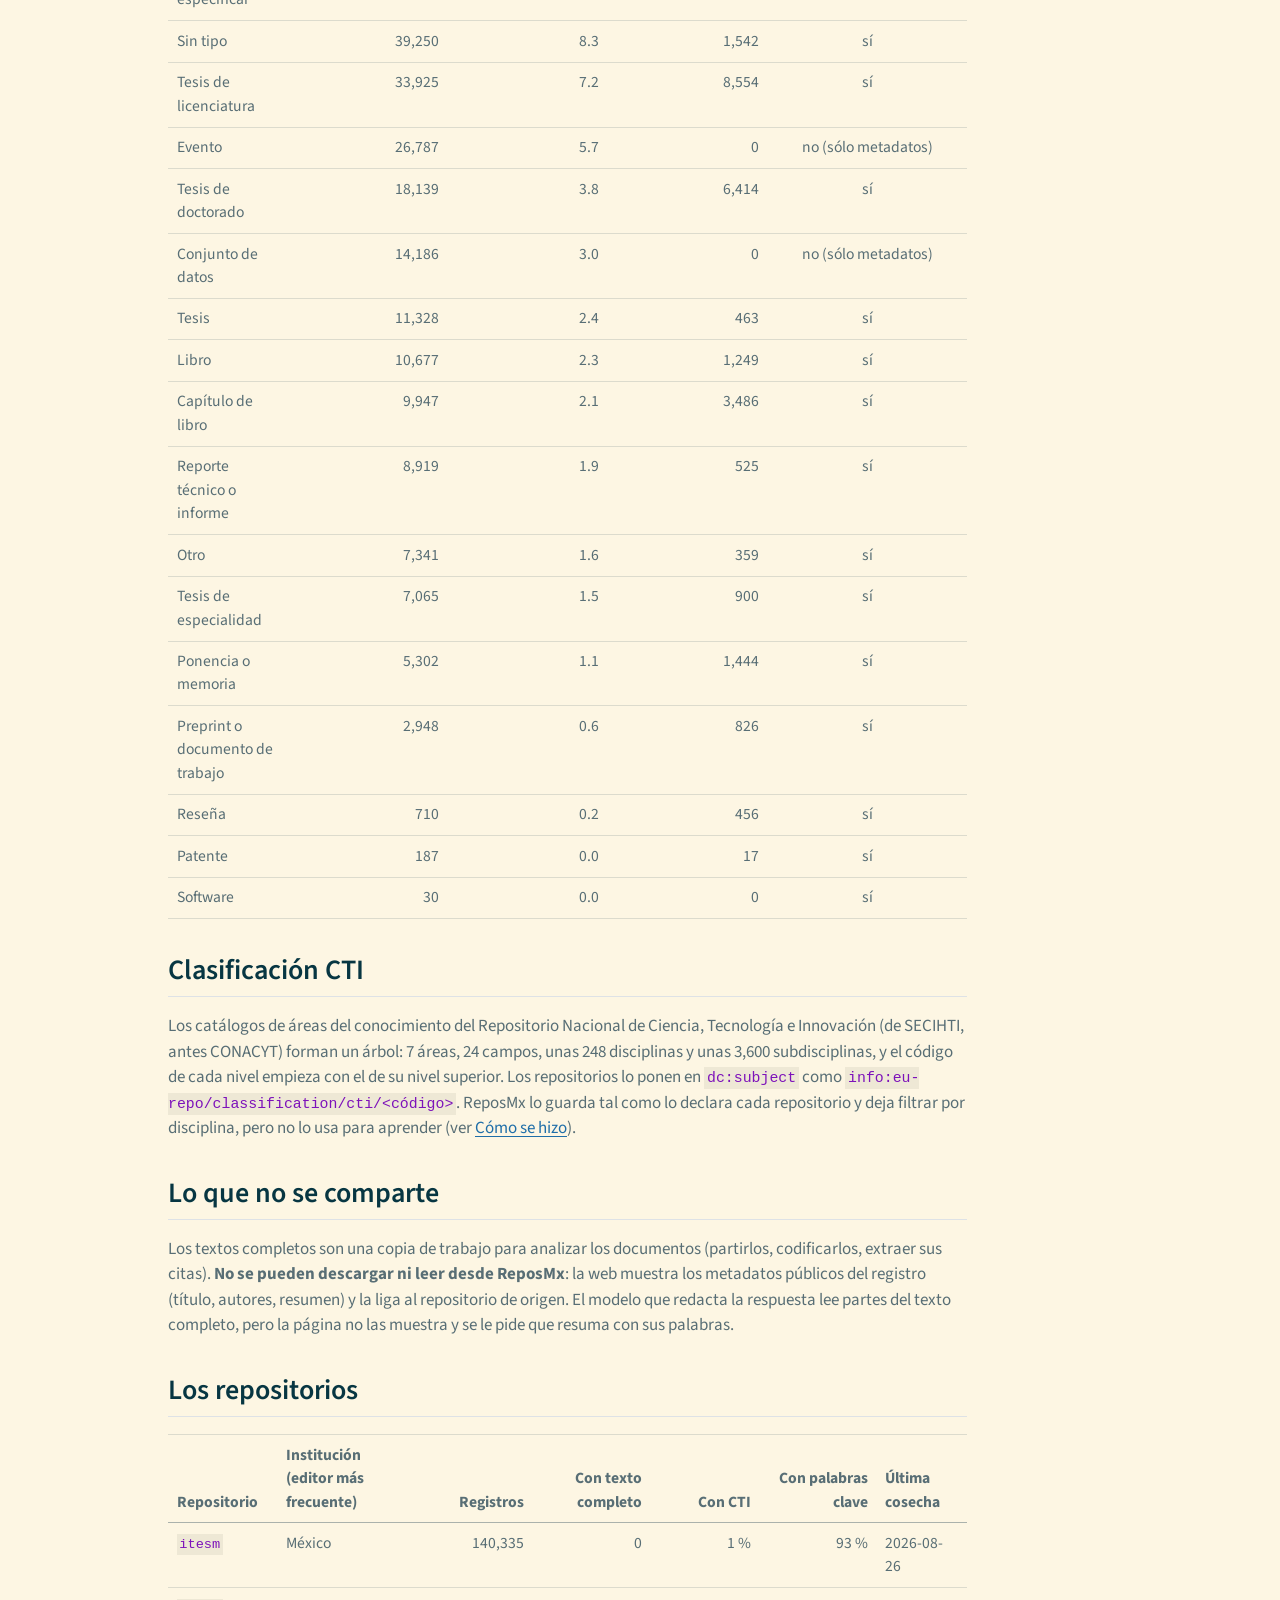
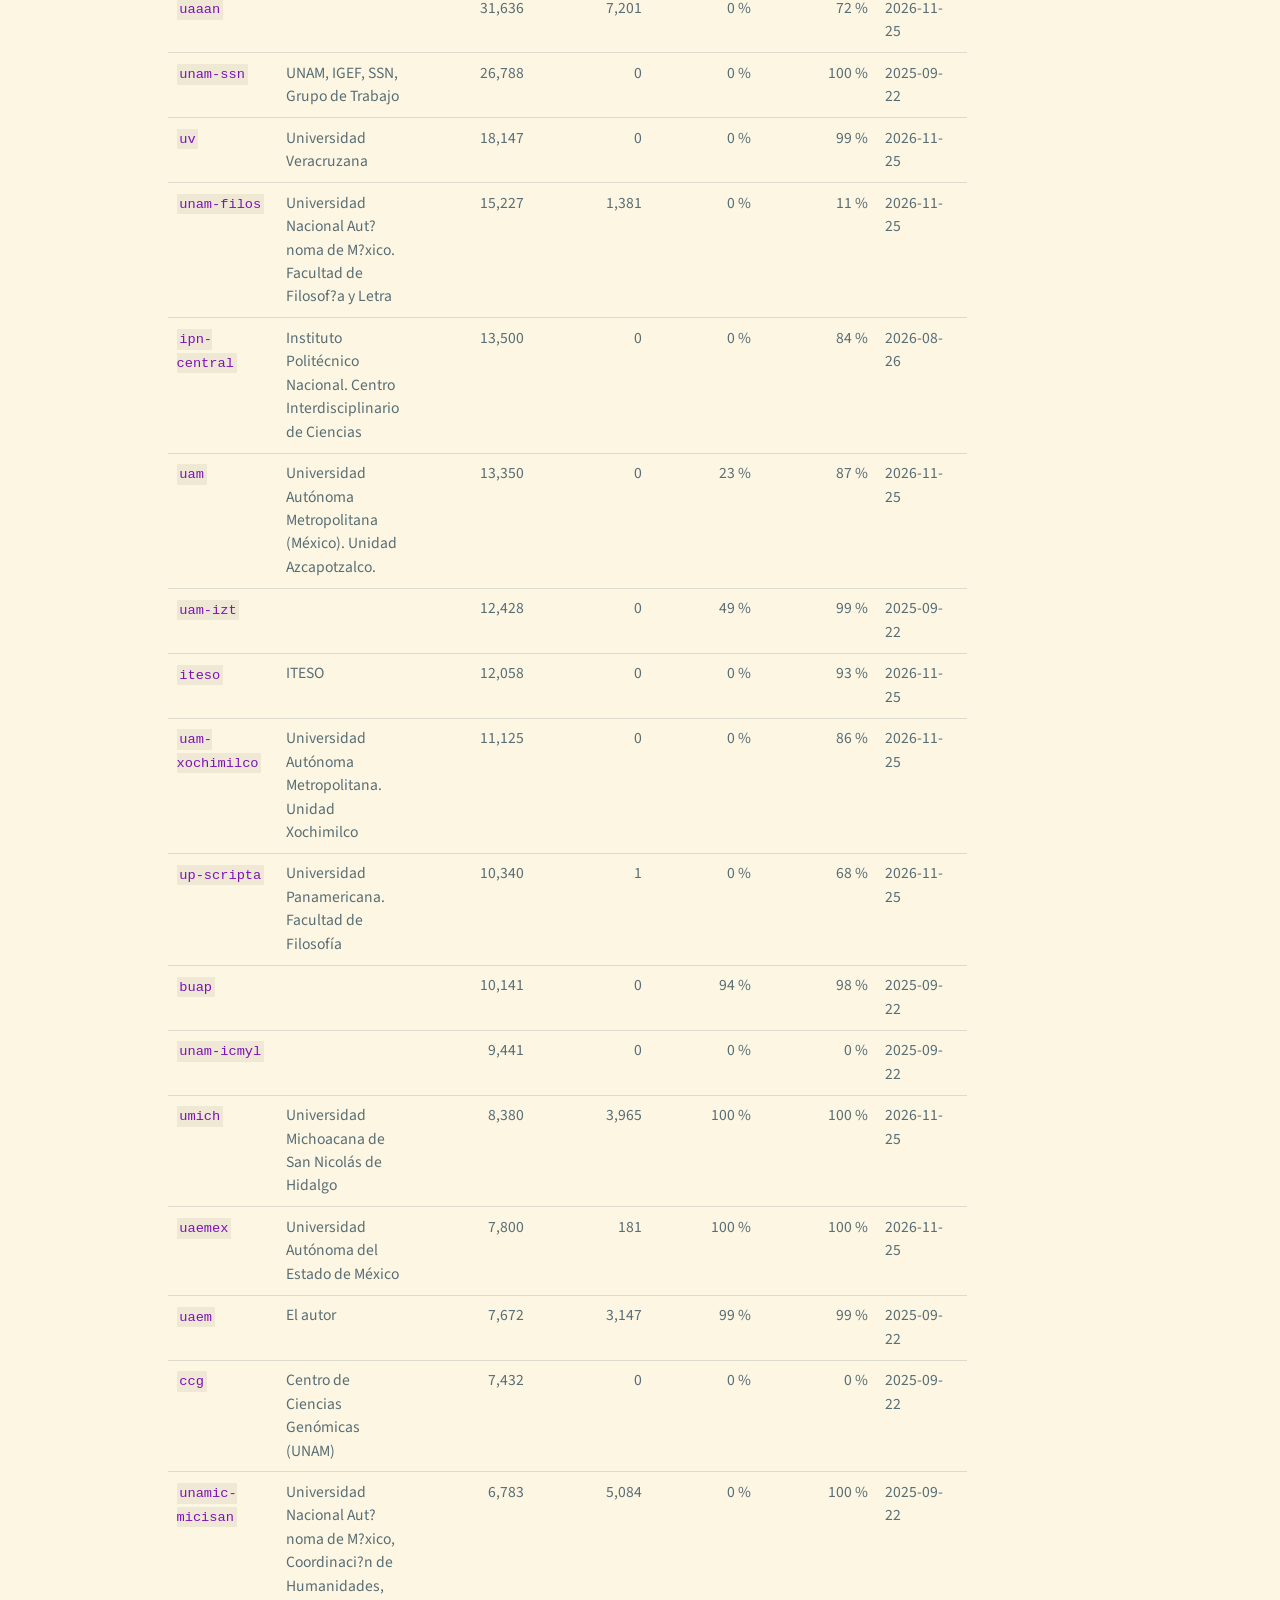
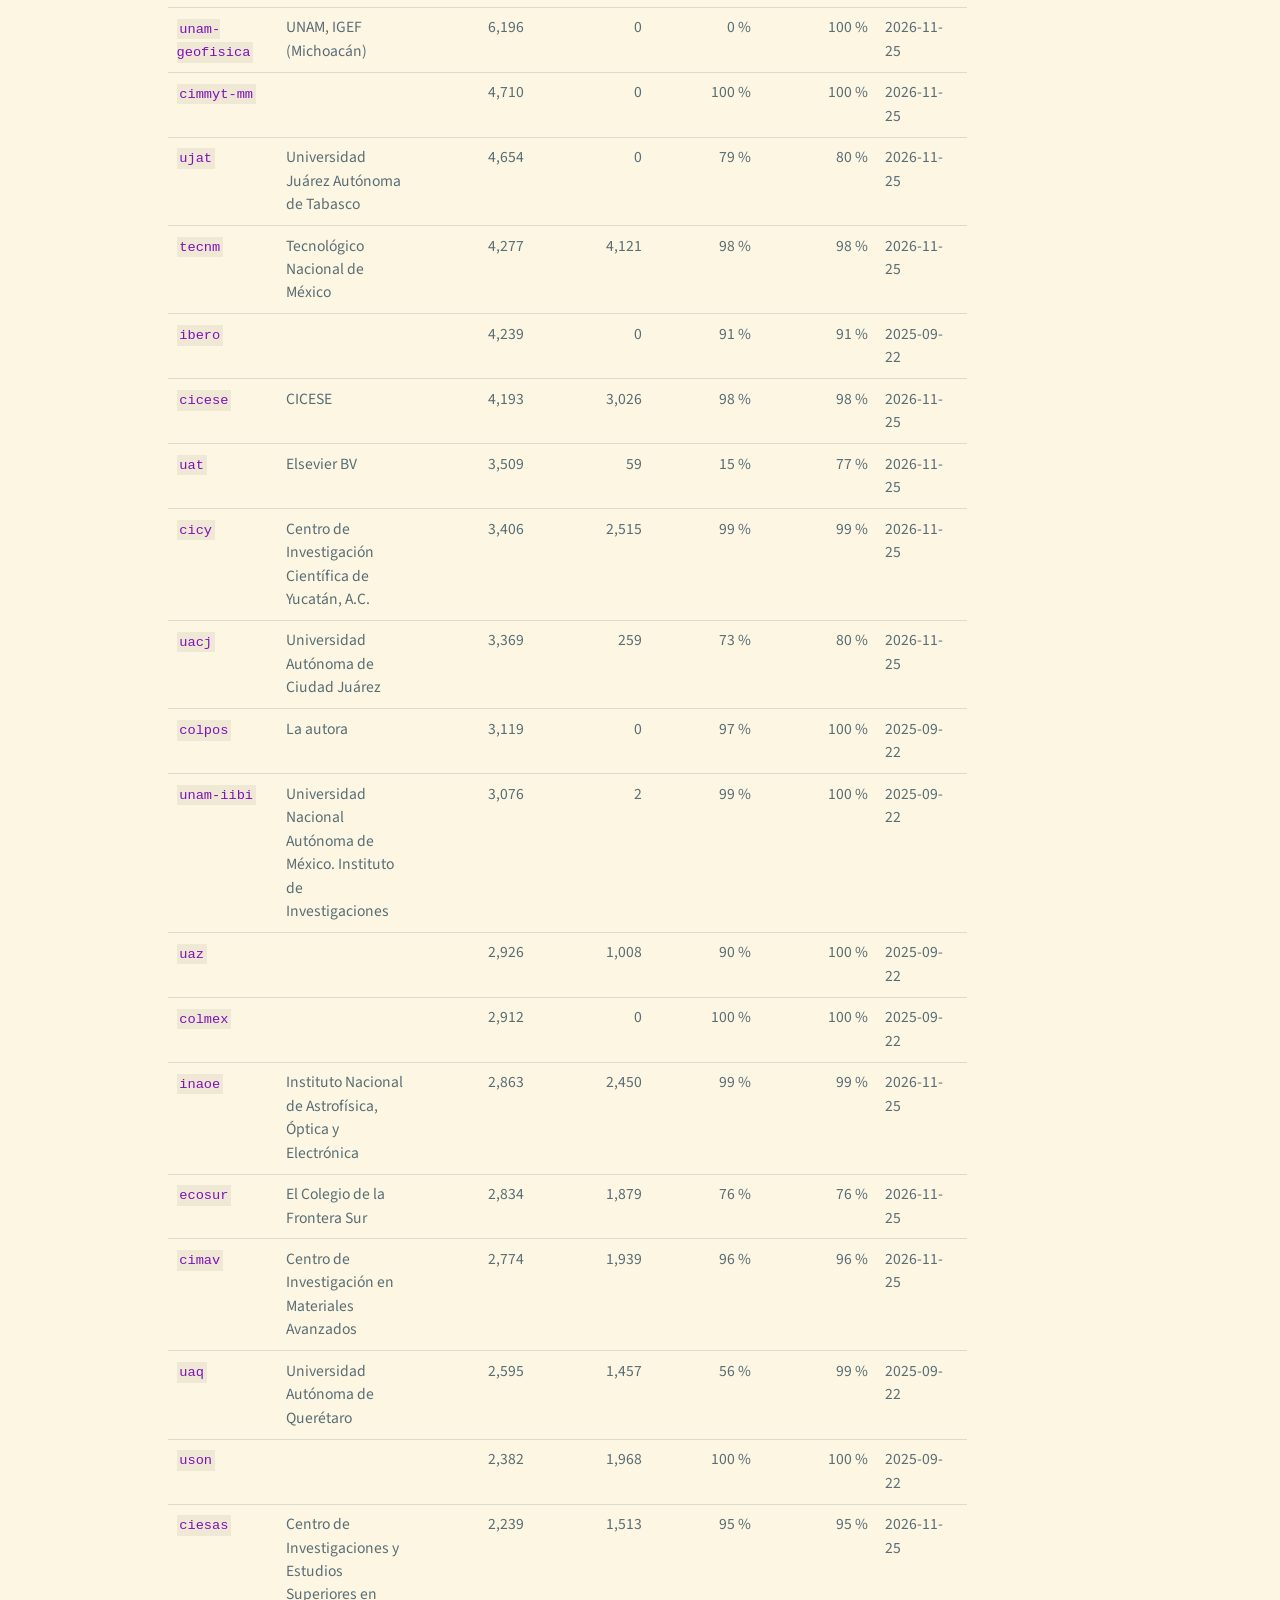
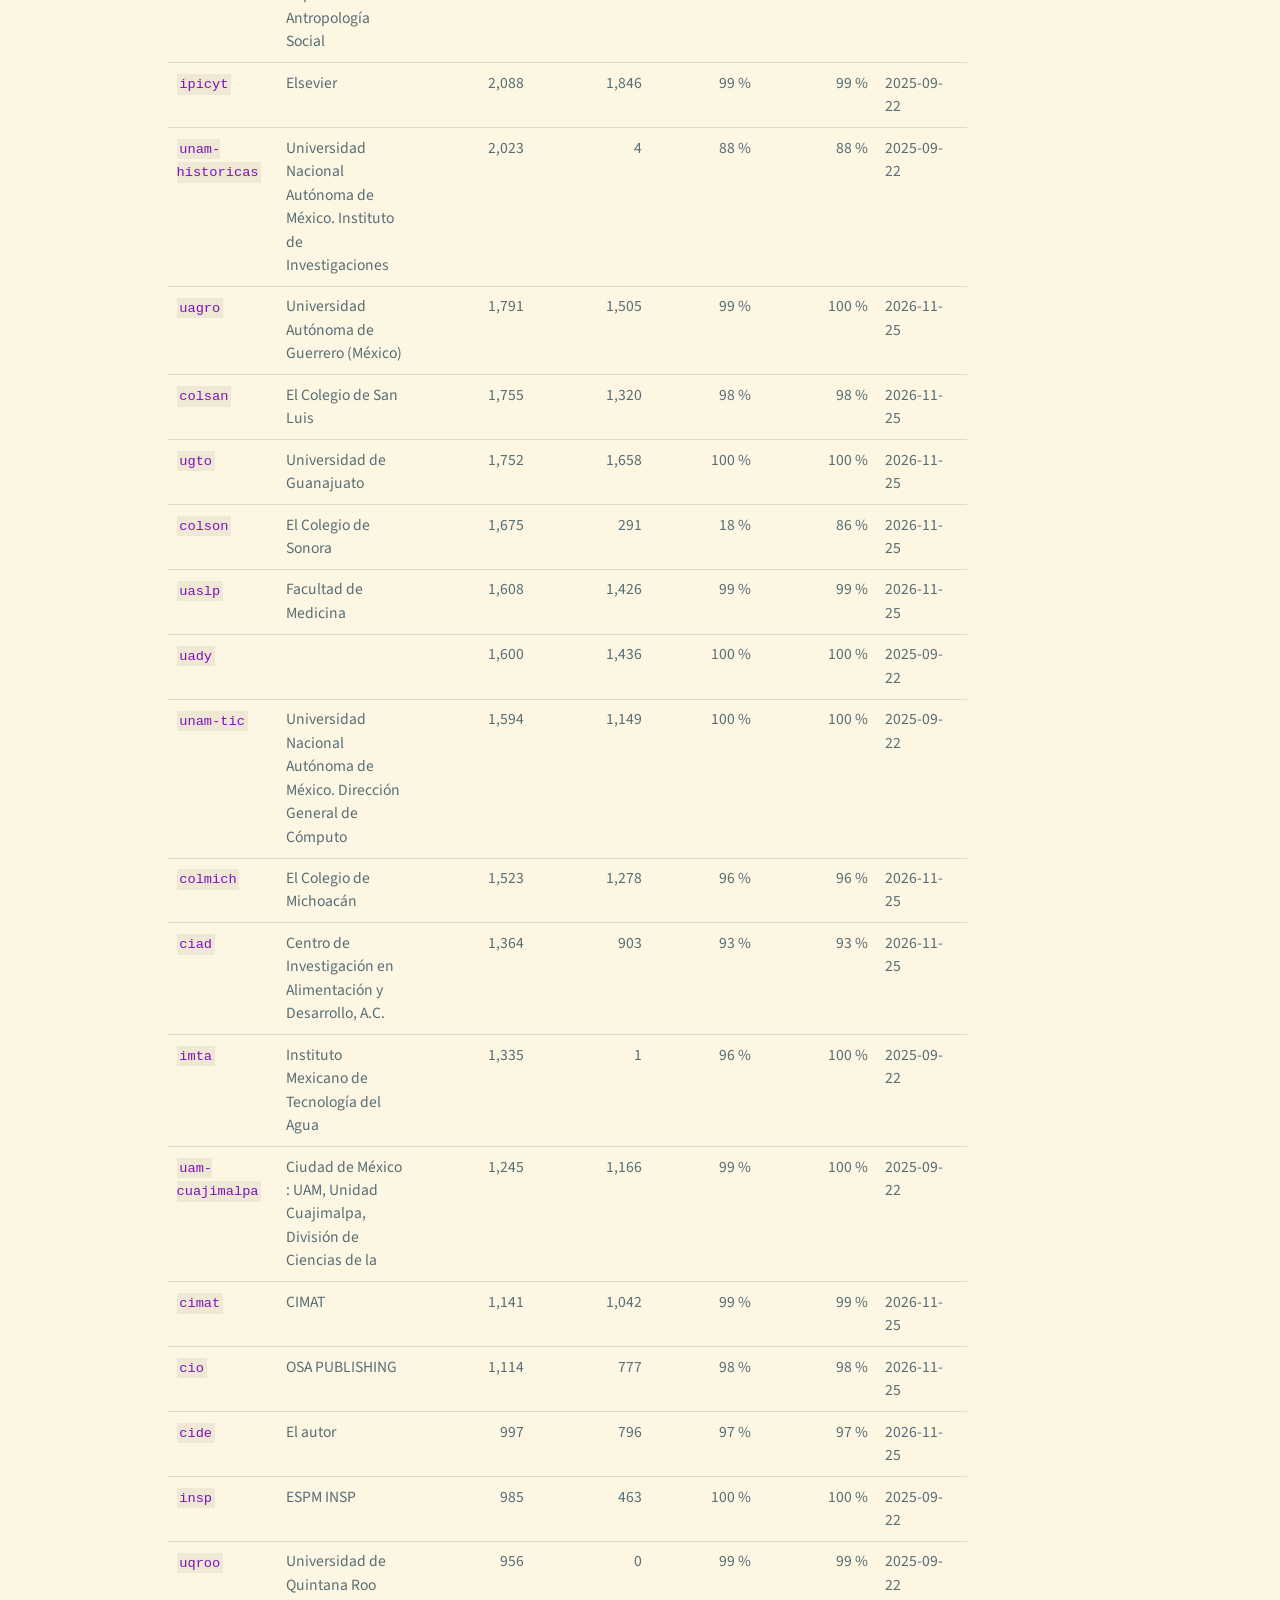
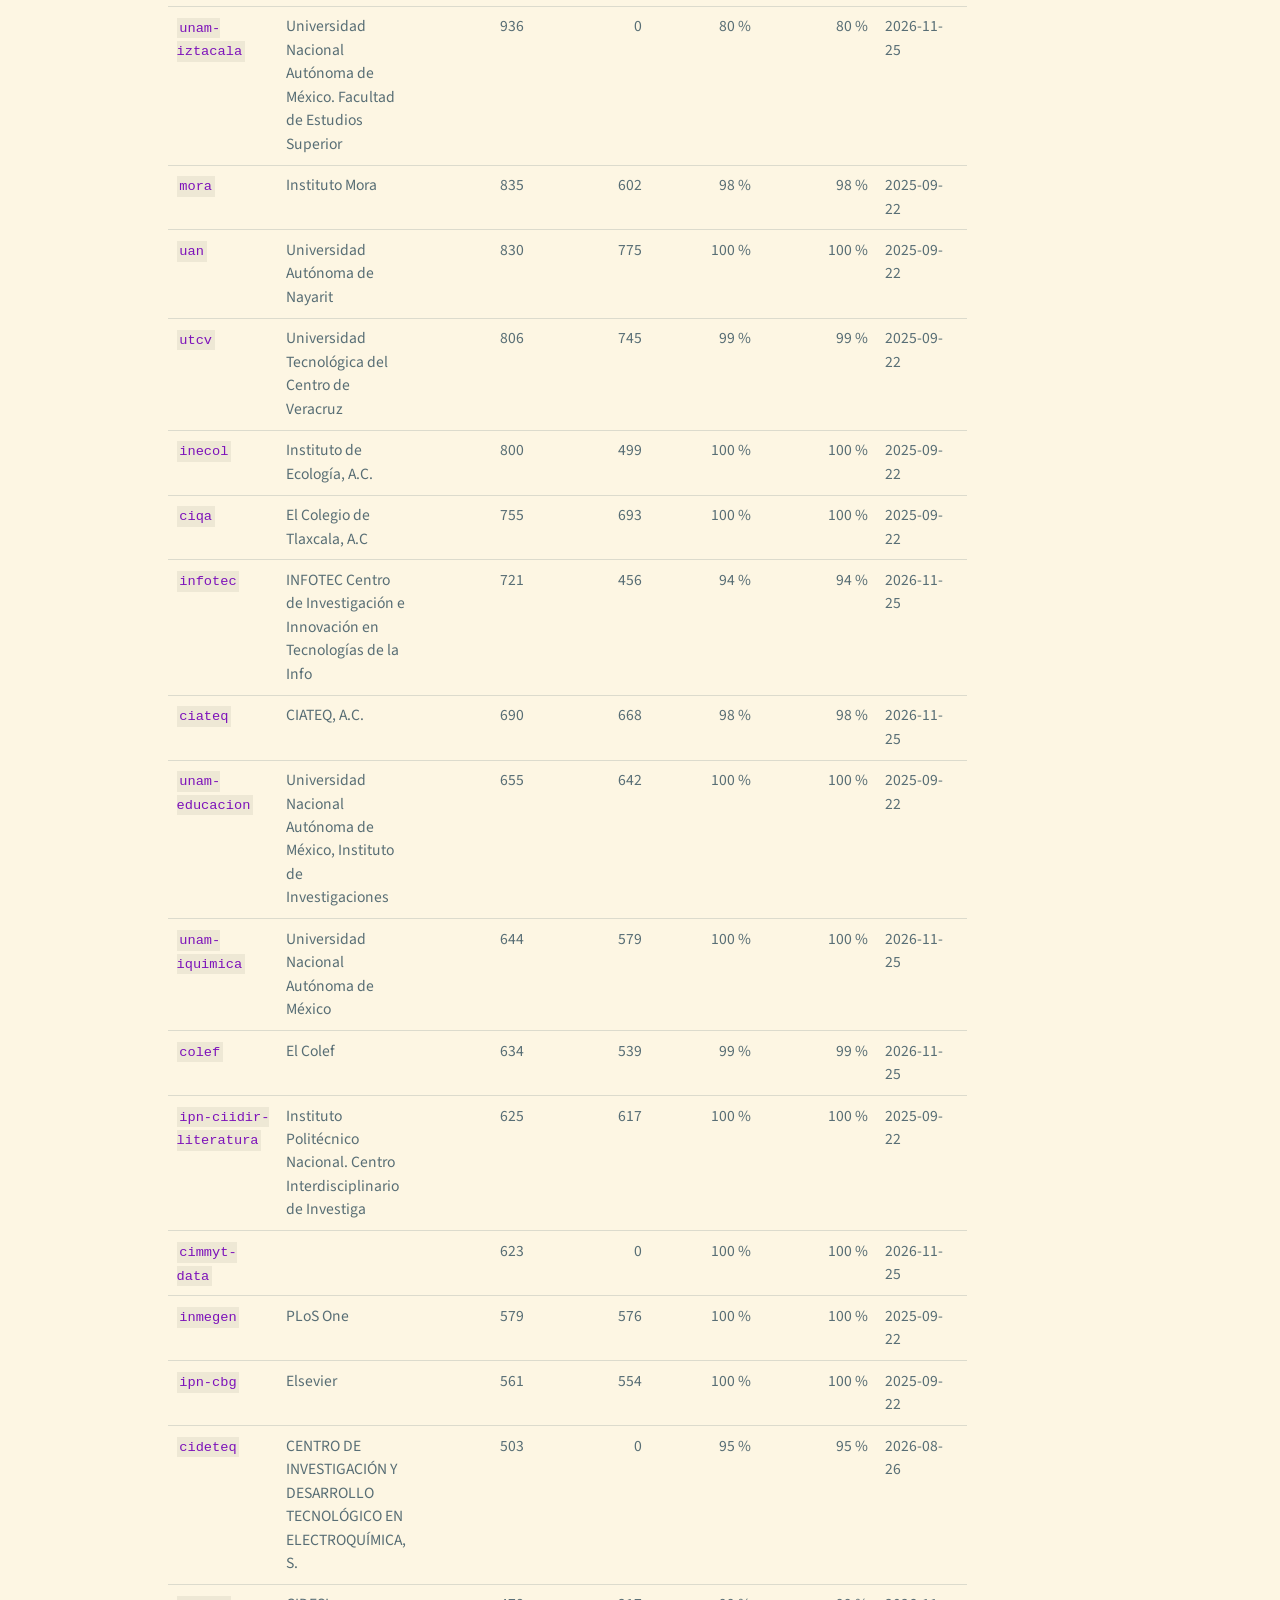
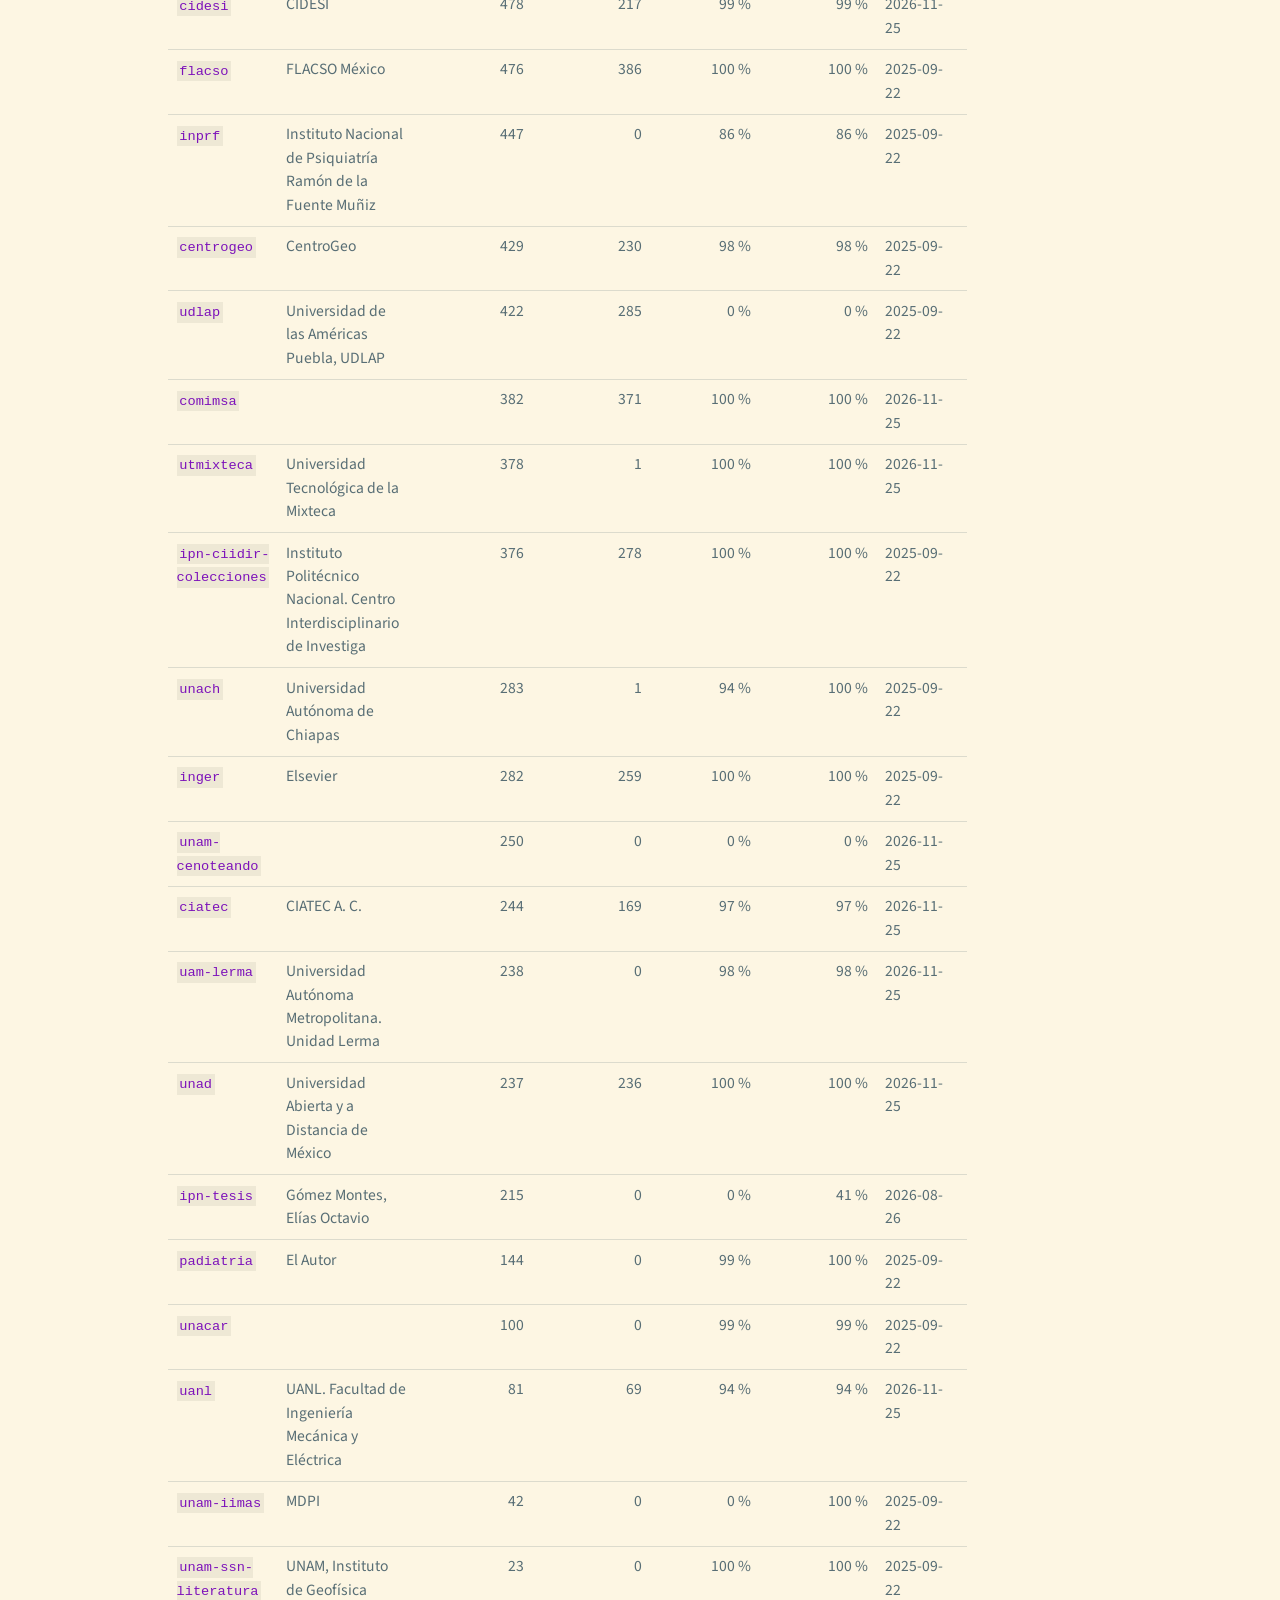
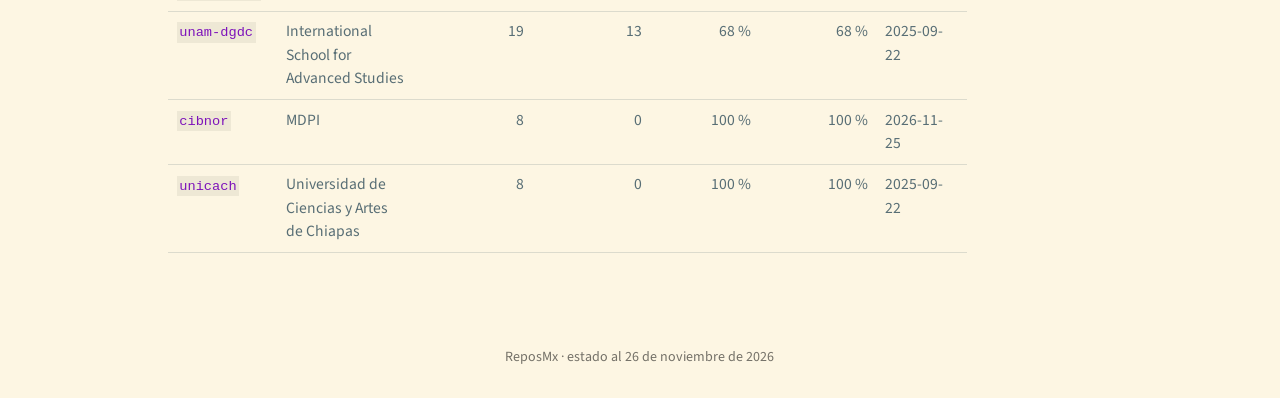
==== commit 48f4ce5b: "El sitio no liga al demo" ====
--- a/datos.html
+++ b/datos.html
@@ -276,12 +276,6 @@
   <li class="nav-item">
     <a class="nav-link" href="./mapa.html"> 
 <span class="menu-text">Mapa</span></a>
-  </li>  
-</ul>
-            <ul class="navbar-nav navbar-nav-scroll ms-auto">
-  <li class="nav-item">
-    <a class="nav-link" href="https://github.com/sadit/ReposMx/tree/master/web"> 
-<span class="menu-text">Demo</span></a>
   </li>  
 </ul>
           </div> <!-- /navcollapse -->
